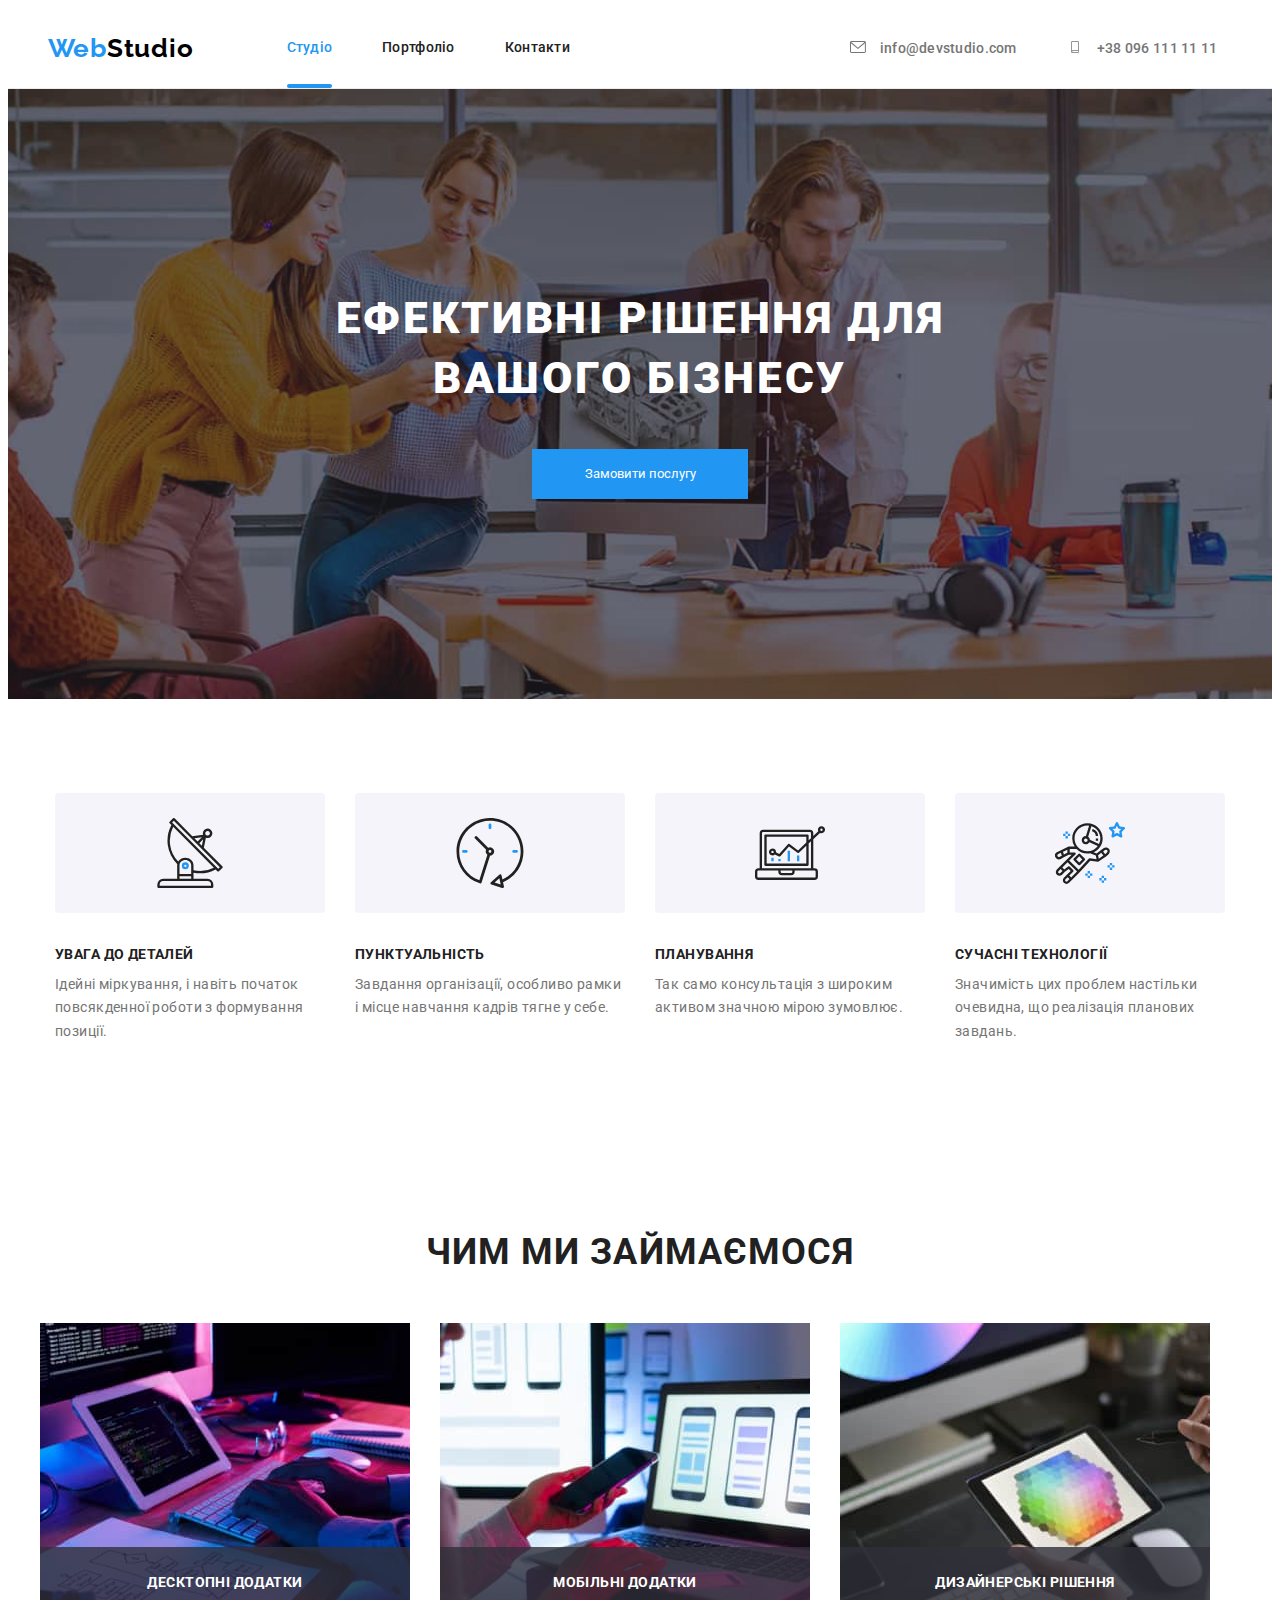
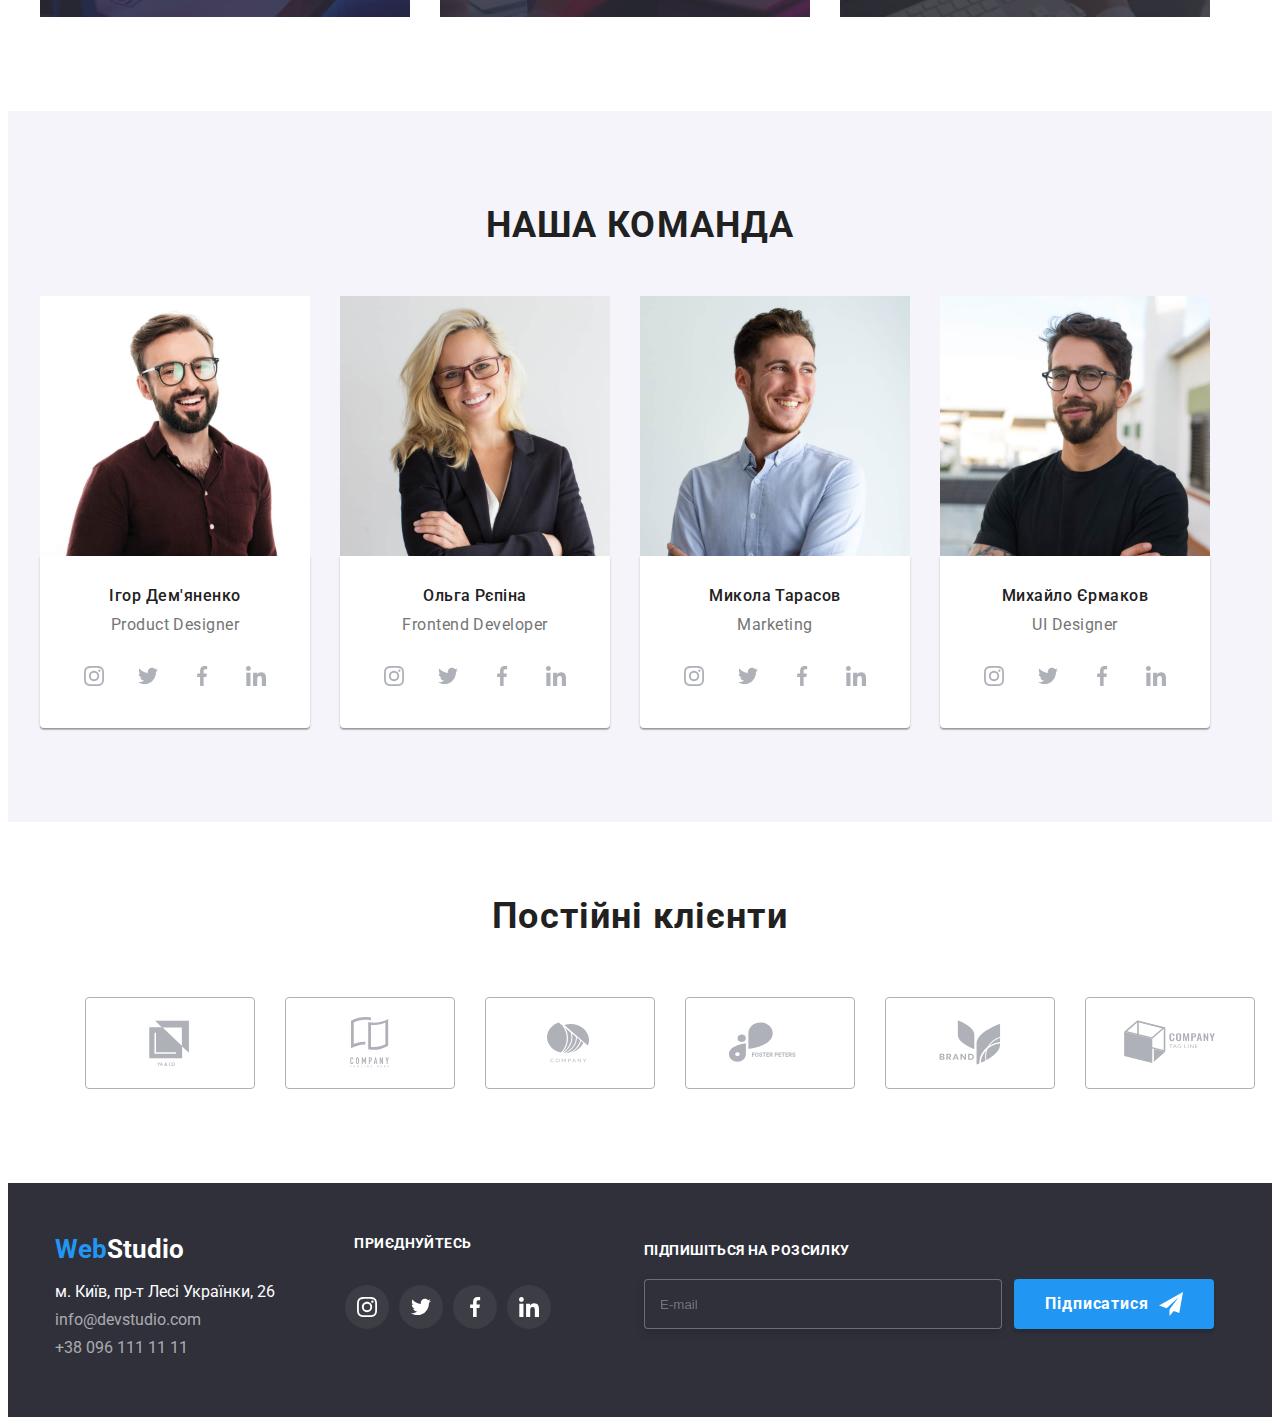
==== index.html @ b53e61b6 "Add files via upload" ====
<!DOCTYPE html>
<html lang="uk">
<head>
        <meta charset="UTF-8">
        <meta http-equiv="X-UA-Compatible" content="IE=edge">
        <meta name="viewport" content="width=device-width, initial-scale=1.0">
        <title>Frontend_Css_Html_java</title>
        <link rel="preconnect" href="https://fonts.googleapis.com">
        <link rel="preconnect" href="https://fonts.gstatic.com" crossorigin>
        <link href="https://fonts.googleapis.com/css2?family=Raleway:wght@700&family=Roboto:wght@400;500;700;900&display=swap"
            rel="stylesheet">
        <link rel="stylesheet" href="https://cdnjs.cloudflare.com/ajax/libs/modern-normalize/1.1.0/modern-normalize.min.css"
            integrity="sha512-wpPYUAdjBVSE4KJnH1VR1HeZfpl1ub8YT/NKx4PuQ5NmX2tKuGu6U/JRp5y+Y8XG2tV+wKQpNHVUX03MfMFn9Q=="
            crossorigin="anonymous" referrerpolicy="no-referrer" />            
            <link rel="stylesheet" href="./css/style.css">    
</head>
<body>
    <header class="header">
        <div class="header__list  container">
            <nav class="header__nav">
                <a class="logo" href="./index.html"><span class="logo__span">Web</span>Studio</a>
                <ul class="header__nav list">
                    <li class="item">
                        <a href="./index.html" class="link current">Студіо</a>
                    </li>
                    <li class="item">
                        <a href="./portfolio.html" class="link">Портфоліо</a></li>
                    <li class="item">
                        <a href="./test.html" class="link">Контакти</a></li>
                </ul>
            </nav>        
                <ul class="cont__nav list">
                    <li class="item">
                        <svg class="icon__header" width="16px" height="12px">
                            <use href="./images/icons.svg#envelope-hover"></use></svg>
                        <a href="mailto:info@devstudio.com"  class="link">info@devstudio.com</a>
                    <!-- <div class="registr"></div> -->
                    </li>

                <li class="item">
                    <svg class="icon__header" width="10px" height="16px">
                        <use href="./images/icons.svg#smartphone"></use>
                    </svg>
                    <a href="tel:+380961111111" class="link" data-mo>+38 096 111 11 11</a></li>
            </ul>
        </div>
    </header>
<main>   
    <!-- Hero -->    
    <section class="hero">
       <h1 class="visually__hidden">Проекти</h1>
       <h1 class="hero__title"> Ефективні рішення для вашого бізнесу</h1>
       <button class="hero-button" type="button" data-modal-open> Замовити послугу </button> 
    </section>    

    <section class="container perevagu">
        <h2 class="visually__hidden">Переваги</h2>
    <ul class="benefits list">
        <li> 
            <svg class="icon__benefits" width="70px" height="70px">
                <use href="./images/icons.svg#antenna"></use>
            </svg>
            <h3 class="title">УВАГА ДО ДЕТАЛЕЙ</h3>
            <p class="text">Ідейні міркування, і навіть початок повсякденної роботи з формування позиції.</p>
        </li>
        <li>
            <svg class="icon__benefits" width="70px" height="70px">
                <use href="./images/icons.svg#clock"></use>
            </svg>
            <h3 class="title">ПУНКТУАЛЬНІСТЬ</h3>
            <p class="text">Завдання організації, особливо рамки і місце навчання кадрів тягне у себе.</p>
        </li>
        <li>
            <svg class="icon__benefits" width="70px" height="70px">
                <use href="./images/icons.svg#diagram"></use>
            </svg>
            <h3 class="title">ПЛАНУВАННЯ</h3>
            <p class="text">Так само консультація з широким активом значною мірою зумовлює.</p>
        </li>
        <li>
            <svg class="icon__benefits" width="70px" height="70px">
                <use href="./images/icons.svg#astronaut"></use>
            </svg>
            <h3 class="title">СУЧАСНІ ТЕХНОЛОГІЇ</h3>
            <p class="text">Значимість цих проблем настільки очевидна, що реалізація планових завдань.</p>
        </li>
    </ul>
    </section>

    <section class="home__container" >
        <h2 class="home__title">Чим ми займаємося</h2>
        <ul class="home__working list">
            <li class="item"> 
                <p class="label">Десктопні додатки</p>
                <img src="./images/box1.jpg" alt="Людина працює за комп'ютером" width="370" height="294">              
            </li>
            <li class="item"> 
                <p class="label">Мобільні додатки</p>
                <img src="./images/box2.jpg" alt=" Людина робить  макет телефону" width="370" height="294"> </li>
            <li class="item">
                <p class="label">Дизайнерські рішення</p>
                <img src="./images/box3.jpg" alt=" Вибираю палітру на планшеті" width="370" height="294"></li>          
        </ul>    
    </section>
                    <!-- Команда сети -->
    <section class="team__containe" >
        <h2 class="home__title">Наша команда</h2>       
            <ul class="team list">
            <li>
                <img src="./images/img7.jpg" alt="Ігор Дем'яненко" width="270" height="260">
             <div class="team__name">             
                    <h3 class="name">Ігор Дем'яненко</h3>
                    <p class="team__text" lang="en">Product Designer</p>
                    <ul class="seti list">
                        <li>
                            <a class="seti__name" href="">
                                <svg width="20px" height="20px">
                                    <use href="./images/icons.svg#instagram"></use>
                                </svg>
                            </a>
                        </li>

                        <li>
                            <a class="seti__name" href="">
                                <svg width="20px" height="20px">
                                    <use href="./images/icons.svg#twitter"></use>
                                </svg>
                            </a>
                        </li>

                        <li>
                            <a class="seti__name" href="">
                                <svg width="20px" height="20px">
                                    <use href="./images/icons.svg#facebook"></use>
                                </svg>
                            </a>
                        </li>

                        <li>
                            <a class="seti__name" href="">
                                <svg width="20px" height="20px">
                                    <use href="./images/icons.svg#linkedin"></use>
                                </svg>
                            </a>
                        </li>
                    </ul>
            </div>
                       
            </li>

            <li>
                <img src="./images/img8.jpg" alt="Ольга Рєпіна" width="270" height="260">
            <div class="team__name">
                    <h3 class="name">Ольга Рєпіна</h3>
                    <p class="team__text" lang="en">Frontend Developer</p>
                    <ul class="seti list">
                        <li><a class="seti__name" href="">
                                <svg width="20px" height="20px">
                                    <use href="./images/icons.svg#instagram"></use>
                                </svg>
                            </a></li>
                        <li><a class="seti__name" href="">
                                <svg width="20px" height="20px">
                                    <use href="./images/icons.svg#twitter"></use>
                                </svg>
                            </a></li>
                        <li><a class="seti__name" href="">
                                <svg width="20px" height="20px">
                                    <use href="./images/icons.svg#facebook"></use>
                                </svg>
                            </a></li>
                        <li><a class="seti__name" href=""><svg width="20px" height="20px">
                                    <use href="./images/icons.svg#linkedin"></use>
                                </svg></a></li>
                    </ul>
                </div>
            </li>
                                     
            <li>
                <img src="./images/img9.jpg" alt="Микола Тарасов" width="270" height="260">
            <div class="team__name">
                <h3 class="name">Микола Тарасов</h3>
                <p class="team__text" lang="en">Marketing</p>
                <ul class="seti list">
                    <li><a class="seti__name" href="">
                            <svg width="20px" height="20px">
                                <use href="./images/icons.svg#instagram"></use>
                            </svg>
                        </a></li>
                    <li><a class="seti__name" href="">
                            <svg width="20px" height="20px">
                                <use href="./images/icons.svg#twitter"></use>
                            </svg>
                        </a></li>
                    <li><a class="seti__name" href="">
                            <svg width="20px" height="20px">
                                <use href="./images/icons.svg#facebook"></use>
                            </svg>
                        </a></li>
                    <li><a class="seti__name" href=""><svg width="20px" height="20px">
                                <use href="./images/icons.svg#linkedin"></use>
                            </svg></a></li>
                </ul>
                </div>
            </li>           
                        
            <li>
                <img src="./images/img10.jpg" alt="Михайло Єрмаков" width="270" height="260">
            <div class="team__name">
                <h3 class="name">Михайло Єрмаков</h3>
                <p class="team__text" lang="en">UI Designer</p>
                <ul class="seti list">
                    <li>
                        <a class="seti__name" href="">
                            <svg  width="20px" height="20px">
                                <use href="./images/icons.svg#instagram"></use>
                            </svg>
                        </a>
                    </li>
                    <li>
                        <a class="seti__name" href="">
                            <svg  width="20px" height="20px">
                                <use href="./images/icons.svg#twitter"></use>
                            </svg>
                        </a>
                    </li>
                    <li>
                        <a class="seti__name" href="">
                            <svg  width="20px" height="20px">
                                <use href="./images/icons.svg#facebook"></use>
                            </svg>
                        </a>
                    </li>
                    <li>
                        <a class="seti__name" href=""><svg  width="20px" height="20px">
                                <use href="./images/icons.svg#linkedin"></use>
                            </svg>
                        </a>
                    </li>
                </ul>
            </div>
            </li>                       
        </ul>    
    </section>
    
                      <!--Client  -->
                
    <section class="container">
        <h2 class="client">Постійні клієнти</h2>
        <ul class="client__logo list">
            <li>
                <svg class="client__icons"  width="41px" height="47px">
                    <use href="./images/icons.svg#group"></use>
                </svg>
            </li>
            <li>
                <svg class="client__icons" width="106px" height="60px">
                    <use href="./images/icons.svg#group-a"></use>
                </svg>
            </li>
            <li>
                <svg class="client__icons" width="106px" height="60px">
                    <use href="./images/icons.svg#group-b"></use>
                </svg>
            </li>
            <li>
               <svg class="client__icons" width="106px" height="60px">
                    <use href="./images/icons.svg#group-c"></use>
                </svg>
            </li>
            <li>
                <svg class="client__icons" width="106px" height="60px">
                    <use href="./images/icons.svg#group-d"></use>
                </svg>
            </li>
            <li>
                <svg class="client__icons" width="106px" height="60px">
                    <use href="./images/icons.svg#group-f"></use>
                </svg>
            </li>
        </ul>
    </section>
</main>
<footer >
    <div class="foot container">
        <div class="">
            <a class="logo__foot" href="./index.html"><span class="logo__span">Web</span>Studio</a>
            <p class="address">м. Київ, пр-т Лесі Українки, 26 </p>
            <address class="main__address">                
                <ul class="main__kontakt list">
                    <li class="mail"><a class="contact" href="mailto:info@devstudio.com">info@devstudio.com</a></li>
                    <li class="mail"> <a class="contact" href="tel:+380961111111">+38 096 111 11 11</a></li>
                </ul>
            </address>
        </div>
        
        <div class="link__footer">
            <p >приєднуйтесь</p>            
            <ul class="seti list">
                <li>
                    <a  class="link-seti" href="https://www.instagram.com/">
                        <svg width="20px" height="20px">
                            <use href="./images/icons.svg#instagram"></use>
                        </svg>
                    </a>
                </li>
                <li>
                    <a  class="link-seti" href="https://twitter.com/">
                        <svg  width="20px" height="20px">
                            <use href="./images/icons.svg#twitter"></use>
                        </svg>
                    </a>
                </li>
                <li>
                    <a  class="link-seti" href="https://www.facebook.com/">
                        <svg  width="20px" height="20px">
                            <use href="./images/icons.svg#facebook"></use>
                        </svg>
                    </a>
                </li>
                <li>
                    <a  class="link-seti"  href="https://www.linkedin.com/">
                    <svg width="20px" height="20px">
                            <use href="./images/icons.svg#linkedin"></use>
                        </svg>
                    </a>
                </li>
            </ul>
        </div>
        <div class="mail__input">
                <h3 class="join__us">Підпишіться на розсилку</h3>
                <div class="subscribe">
                        <label for="mail"></label>
                    <input id="mail" type="email" name="mail"  placeholder="E-mail">
                    <button class="submit__footer" type="submit">Підписатися
                        <svg class="icon__send" width="24" height="24">
                            <use href="./images/icons.svg#icon-send"></use>
                        </svg>
                    </button>
                </div>            
        </div>
        
    
    </div>
    
    
</footer>

            <!-- Modal -->
<div class="backdrop is-hidden" data-modal>
    <div class="modal">
        <button type="button" class="modal__close" data-modal-close>
            <svg width="18px" height="18px">
                <use href="./images/icons.svg#close-modsal"></use>
            </svg>
        </button>
<form class="form__modal">
    <h2 class="form__title">Залиште свої дані, ми вам передзвонимо</h2>

    <div class="form__position">
        <label for="name">Ім'я</label>
        <div class="icon__position">
            <input  type="text"   name="name" id="name" autofocus>
            <svg class="icon__person" width="18" height="18">
                <use href="./images/icons.svg#person-black"></use>
            </svg>
        </div>
    </div>

    <div class="form__position">
        <label class="" for="tel">Телефон</label>
        <div class="icon__position">
            <input type="tel" name="tel" id="tel" minlength="2" maxlength="20" pattern="1-0">
            <svg class="icon__person" width="18" height="18">
                <use href="./images/icons.svg#phone-black"></use>
            </svg>
        </div>
    </div>


    <div class="form__position">
        <label for="mail">Пошта</label>
        <div class="icon__position">
            <input  type="email" name="mail" id="email">
            <svg class="icon__person" width="18" height="18">
                <use href="./images/icons.svg#email-black"></use>
            </svg>
        </div>
    </div>

    <div class="form__fieled textarea">
        <label for="textarea">Коментар</label>
        <!-- <p class="name-textarea">Коментар</p> -->
        <textarea name="textarea" class="textarea" id="textarea" cols="30" rows="10" placeholder="Введіть текст"></textarea>
    </div>

    <div class="form__fieled checkbox">
        <input type="checkbox" name="consent" value="" id="consent">
        <label for="consent">Погоджуюся з розсилкою та приймаю <a class="link-checkbox" href="">Умови договору</a>
        </label>
    </div>
    <button class="submit__modal" type="submit">Відправити</button>
</form>
    </div>
</div>
<script src="./js/modal.js"></script>
</body>
</html>
---- css/style.css ----
/*  Collors вторичний #212121 */
/*  Collors основний #757575 */
/*  Акцент #2196F3; */
/* Button-active */
/* --bacground-team F5F4FA */

:root{
--primary-text-color: #757575;
--title-text-color: #212121;
--accent-color: #2196F3;
--color-logotip: #000000;
--background: #FFFFFF;
--footer-color: #2F303A;
--background-color: #F5F4FA;
--color-address:rgba(255, 255, 255, 0.6);
--button-active:#188CE8;
--badground-team: #F5F4FA;
--border: #EEEEEE;
--color-icon: #F6F5FB;
--color-seti:#AFB1B8;
--color-backdrop: rgba(0, 0, 0, 0.2);
--color-modal: 0px 1px 3px rgba(0, 0, 0, 0.12), 0px 1px 1px rgba(0, 0, 0, 0.14), 0px 2px 1px rgba(0, 0, 0, 0.2);
--color-border-input: rgba(255, 255, 255, 0.3);
} 
/* Свойства для корректного отображения картинок */
img {
    display: block;
    max-width: 100%;
    height: auto;
}

html{
    box-sizing: border-box; /* pading+border+content Точні розміри */
}
*,
*::before,
*::after{
    box-sizing: inherit;
}

body
{
   background-color: #FFFFFF;
   color: var(--primary-text-color);
   font-family: Roboto, sans-serif;   
}

/* Стили для обнуления верхних отступов у элементов */
h1,
h2,
h3,
h4,
h5,
h6,
p {
    margin-top: 0;
}

/* Класс для обнуления базовых свойств у списков (ul) */
.list{
    list-style: none;
    padding: 0px;
    margin: 0px;
}   

    /*  text-decoration: none; */
.logo, .link, .works,
.logo__foot, .contact
{
    text-decoration: none;
}

                 /*  Header  */

.header.container{
      margin-left: auto;
        margin-right: auto;
        padding-left: 15px;
        padding-right: 15px;
        width: 1200px;
}          

.header {
    align-items: center;
    justify-content: space-between;
    margin-top: 0px;
    margin-bottom: 0px;
    padding-right: 15px;
    border-bottom: 1px solid #ECECEC;
}
.header__list {
    display: flex;
    margin-top: 0px;
    margin-bottom: 0px;
    margin-left: auto;
    align-items: normal;
    justify-items: flex-end;
}

/* .item-nav{
    padding: 32px;
} */
.container{ 
    margin-left: auto;
    margin-right: auto;
    text-decoration: none;
    padding-left: 15px;
    padding-right: 15px;
    width: 1200px;

}

.header__nav{
    display: flex;
    align-items: center;
    color: var(--accent-color);
    margin-bottom: 0px;
    margin-top: 0px;
    padding-top: 0px;
    padding-bottom: 0px;
    
}

.logo{
    color: var(--color-logotip);
    font-weight: 700;
    font-size: 26px;
    font-family: Raleway, sans-serif;
    line-height: 1.19;
    text-decoration: none;
    text-align: center;
    letter-spacing: 0.03em;
    margin-right: 93px;
}

.logo__span{
    color: var(--accent-color);
        
}
     /* Icon heder */

.icon__header{
    fill: var(--primary-text-color);  
    margin-right: 10px;  
    display: inline-flex;    
    content: "";
    width: 16px;
    height: 12px;
    padding: 0px;
    background-position: cover;
    transition: fill 250ms cubic-bezier(0.4, 0, 0.2, 1), color 250ms cubic-bezier(0.4, 0, 0.2, 1);
}


    /* Site Nav */

.header__nav{
    display: flex;
    align-items: center;
    transition: transform 250ms cubic-bezier(0.4, 0.0, 0.2, 1.0);
}
.header__nav-list {
    display: block;
}
.header__nav .item:not(:last-child){
    margin-right: 50px;
}

.header__nav .link:hover, 
.header__nav .link:focus,
.icon-header:focus,
.icon-header:hover{
    color: var(--accent-color);    
}

.header__nav .link {
    display: block;
    color: var(--title-text-color);
    padding-top: 32px;
    padding-bottom: 32px;
}

.cont__nav{
    display: flex;
    margin-left: auto;
    align-items: center;
}
.cont__nav .item:not(:last-child) {
    margin-right: 50px;
}

.cont__nav .link{
    color: var(--primary-text-color);
    font-weight: 500;
    font-size: 14px;
    line-height: 1.14;
    letter-spacing: 0.02em;   
    
}

.cont__nav .link:hover,
.cont__nav .link:focus{
    color: var(--accent-color);
}

.link{
    font-weight: 500;
    font-size: 14px;
    line-height: 1.14;
    letter-spacing: 0.02em;   
}

.link.current{
    position: relative;
    color: var(--accent-color);    
}

.link.current::after {
    display: inline-block;
    content: "";
    position: absolute;
    display: flex;
    bottom: 0; 
    left: 0;

    width: 100%;
    height: 4px;      

    background-color: var(--accent-color);
    border-radius: 2px;
}


                        /* Hero */
/*  */
.hero{
    background-color:var(--footer-color) ;         
    background-repeat: no-repeat; /*не повторює зображення*/ 
    background-position: center; /* центрірує зображення, є ще top right.... */
    /* background-size: 100% 100% або cover - зберігає пропорції ; розтягує картинку  */
    background-size: cover;
    /* background-attachment: fixed; єфект паралакc картинка остаеться на месте при скролинге */
    /* background-attachment: scroll; картинка скролиться з контентом він йде за замовчуванням  */
    background-image: linear-gradient(
        to right,
        rgba(47, 48, 58, 0.4),
        rgba(47, 48, 58, 0.4)),
        url('../images/iImg-overlay.jpg'); /*  загрузка зображення фоном */
    text-align: center;
    margin-top: 0px;
    margin-bottom: 0px; 
    padding-top: 200px;
    padding-bottom: 200px;    
}

.hero__title{
    color:var(--background);   
    font-weight: 900;
    font-size: 44px;
    line-height: 1.36;   
    letter-spacing: 0.06em;
    
    
    text-transform: uppercase;   
    margin-top: 0px; 
    margin-bottom: 0px;
    max-width: 696px;
    margin-left: auto;
    margin-right: auto;
}

            /* Переваги */
.perevagu{
    padding-top: 94px;
    padding-bottom: 94px;
}
.title{
    color: var(--title-text-color);    
    font-weight: 700;
    font-size: 14px;
    line-height: 1.14;
    letter-spacing: 0.03em;
    text-transform: uppercase;

    margin-top: 0px;
    margin-bottom: 0px;

}

.hero-button {
    background-color:var(--accent-color) ;
    color:var(--background); 
    font-family: inherit;
    margin-top: 40px;    
   
    min-width: 216px;   
    height: 50px;
    padding: 10px 32px;
    text-align: center;
    border: 1px solid transparent;
}

.hero-button:focus,
.hero-button:hover{
    background-color: var(--button-active) ;
    color: var(--background);
    font-family: inherit;
    filter: drop-shadow(0px 4px 4px rgba(0, 0, 0, 0.25));    
}

.visually__hidden {
    position: absolute;
    white-space: nowrap;
    width: 1px;
    height: 1px;
    overflow: hidden;
    border: 0;
    padding: 0;
    clip: rect(0 0 0 0);
    clip-path: inset(50%);
    margin: -1px;
}

.benefits{
    display: flex;   
    gap: 30px;  
}

.icon__benefits{
    background-color: var(--background-color); 
    width: 270px;
    height: 120px;  
    margin-bottom: 30px;
    padding: 25px 100px;
    border-radius: 4px;
}
.icon__benefits:focus,
.icon__benefits:hover{
    filter: drop-shadow(0px 4px 4px rgba(0, 0, 0, 0.25));
    background-color: var(--color-icon);
    border-radius: 4px;  
    cursor: pointer;  
}

.link-seti{
    display: flex;
    background-position: center;
    content: "";
    
    width: 40px;
    height: 40px;
      
    border-radius: 50%;      
    padding: 12px 12px;   
    fill: var(--color-seti);
}

.seti{
    display: flex;
    justify-content: center;
    gap: 10px;
}

.link-seti:focus,
.link-seti:hover{
    background-color: var(--accent-color);
    fill:  var(--background);
}

    /* Button */
.button{
    background-color: var(--background-color);
    color: var(--title-text-color);
    font-family: inherit;
    border: 1px solid transparent;
    font-weight: 500;
    font-size: 16px;
    line-height: 1.6;
    text-align: center;
    letter-spacing: 0.03em;
    cursor: pointer;
    display: inline-block;
    padding-top: 0px;
    padding-bottom: 0px;
}  

.button:hover,
.button:focus{
    background-color: var(--accent-color);
    color: var(--background);
    border: 1px solid transparent;
    border-radius: 4px;
}  

    /* Text P */
.text{
    color: var(--primary-text-color);
    font-weight: 400;
    font-size: 14px;
    line-height: 1.7;   
    letter-spacing: 0.03em;

    margin-top: 0px;
    margin-bottom: 0;

    padding-top: 10px;
    padding-bottom: 0px;
}

.home__container{       
        width: 1200px;
        margin-left: auto;
        margin-right: auto;
        margin-top: 0px;
        margin-bottom: 94px;
        
}

.home__working{
    display: flex;
    gap: 30px;
    
    padding-top: 50px;
    padding-bottom: 0px;           
}

.label{
    position: absolute;
    width: 370px;
    height: 70px;
    padding: 27px;        
    margin-top: 224px;        
    background: rgba(47, 48, 58, 0.8);
    text-align: center;
        
    font-size: 14px;
    font-weight: 700;
    line-height: 16px;        
    letter-spacing: 0.03em;
    text-transform: uppercase; 
    color: var(--background);
}



            /* Наша команда */

.home__title{
    color: var(--title-text-color);
    width: 1200px;
    margin-top: 0px;
    margin-bottom: 0px;
    margin-left: auto;
    margin-right: auto;

    padding-top: 94px;
    padding-bottom: 0px;
    

    font-weight: 700;
    font-size: 36px;
    line-height: 1.14;
    letter-spacing: 0.03em;
    text-transform: uppercase; 
    text-align: center;
}

.team{   
    margin-top: 0px;
    margin-left: auto;
    margin-right: auto;
    width: 1200px;   
    display: flex;
    gap: 30px;

    padding-top: 50px;
    padding-bottom: 94px;
}
/* .team .item:not(:last-child) {
    margin-right: 50px;
} */

.team__containe{
    background-color: var(--badground-team);
}

.name{
    color: var(--title-text-color);
    font-weight: 500;
    font-size: 16px;
    line-height: 1.2;
    letter-spacing: 0.03em;
    text-align: center;

    margin-top: 0px;
    margin-bottom: 0px;     
}

.team__text{
    color: var(--primary-text-color);
    font-weight: 400;
    font-size: 16px;
    line-height: 1.2; 
    letter-spacing: 0.03em;
    text-align: center;

    margin-top: 0px;
    margin-bottom: 0px;
    padding-top: 10px;
}

.team__name{   
    padding-top: 30px;
    padding-bottom: 30px;
    box-shadow: 0px 1px 3px rgba(0, 0, 0, 0.12), 0px 1px 1px rgba(0, 0, 0, 0.14), 0px 2px 1px rgba(0, 0, 0, 0.2);
    border-radius: 0px 0px 4px 4px;
    background-color: var(--background);
}

    /* Footer */
.logo__foot{
    color: var(--background);
    font-weight: 700;
    font-size: 26px;
    line-height: 1.2px;
}

.container.foot{
   padding-top: 60px;   
}

footer{
    background-color: var(--footer-color);
    
}

.address{
    color: var(--background);
    margin-top: 20px;
}
.main__address{  
    display: flex; 
    flex-wrap: nowrap;
    flex-direction: column-reverse;
    margin-top: 0px;
    margin-bottom: 0px;
    margin: 0px;
    padding: 0;  
}

.main__kontakt>a{
    padding: 0;
    
}
.contact{
    color: var(--color-address);       
}

address{
    font-style: normal;
}

.mail{
    padding-top: 9px;
}
p{
    margin-top: 0px;
    margin-bottom: 0px;
}
.link__footer{
    display: flex;   
    flex-direction: column;
    margin-left: 70px;
    
}
.link__footer p {
    text-transform: uppercase;
    text-align: center;
    color: var(--background);
    margin-bottom: 20px;
    margin-right: 70px;
    font-weight: 700;
    font-size: 14px;
    line-height: 1.14px;
    letter-spacing: 0.03em;
}
.container.foot{
    padding-top: 60px;
    padding-bottom: 60px;
    /* padding-left: 215px; */

}

.foot{
    display: flex;
       
 } 
.seti .link-seti {
    margin: 0px;
}

.seti {
    display: flex;   
    justify-content: center;
    gap: 10px;
    padding-left: 0;
    padding-right: 0;
    margin-top: 20px;
}


.link-seti {
    display: flex;
    align-items: center;
    justify-content: center;
    width: 44px;
    height: 44px;
    border-radius: 50%;
    fill: var(--background);
    background: rgba(184, 177, 177, 0.1);
}

.link-seti:hover,
.link-seti:focus {
    background-color: var(--accent-color);
}

.seti__name{
    align-items: center;
    justify-content: center;
    width: 44px;
    height: 44px;
    border-radius: 50%;
    fill: var(--color-seti);        
    display: flex;
}

.seti__name:focus,
.seti__name:hover{
    background-color: var(--accent-color);
    fill: var(--background);
}

/* Підписка footer */

.subscribe {
    display: flex;
}

.join__us {
    margin-top: 0;
    margin-bottom: 20px;
    font-weight: 700;
    font-size: 14px;
    line-height: 1.14;
    letter-spacing: 0.03em;
    text-transform: uppercase;
    color: var(--background);
}

.mail__input{   
    margin-left: 93px;
    width: 570px;
    height: 86px;
} 

.mail__input input {
    margin: 0;
    margin-right: 12px;
    padding: 15px;
    width: 358px;
    height: 50px;
    border: 1px solid var(--color-border-input);
    filter: drop-shadow(0px 4px 4px rgba(0, 0, 0, 0.15));
    border-radius: 4px;
    background: var(--footer-color);
    color: var(--background);
}

.icon__send {
    margin-left: 10px;
    fill: var(--background);
}

.submit__footer { 
    cursor: pointer;
    width: 200px;
    height: 50px;
    background: var(--accent);
    box-shadow: 0px 4px 4px rgba(0, 0, 0, 0.15);
    border-radius: 4px;
    border: transparent;
    color: var(--background);
    font-family: inherit;
    font-weight: 700;
    font-size: 16px;
    line-height: 1.88;
    letter-spacing: 0.06em;
    background-color: var(--accent-color);
    display: flex;
    align-items: center;
    justify-content: center;
}


                    /* project */
.project-title{
    color: var(--title-text-color);
    font-weight: 700;
    font-size: 18px;
    line-height: 2;
    letter-spacing: 0.06em;
    margin-top: 20px;
    margin-bottom: 0px;    
}

.project-text{
    color: var(--primary-text-color);
    font-weight: 400;
    font-size: 16px;
    line-height: 1.9;
    letter-spacing: 0.03em;
    margin-top: 4px;
    margin-bottom: 0px;   
}

        /* < !-- Навігація по сайту --> */
.filtres{
    padding-top: 94px;
    padding-bottom: 34px;   
   }

.filtres__project{
    display: flex;    
    padding-top: 0px;
    padding-bottom: 0px;
    justify-content: center
}

.filtres__project .item:not(:last-child){
 margin-right: 8px;
}

.filtres__button{
    text-align: center;
}

.project{
    padding-top: 0px;
    padding-bottom: 94px;
}

.project__portfolio{
    display: flex;
    flex-wrap: wrap;
    gap: 30px;
    
}

.name-project{
    
    background:var(--background);   
    padding: 24px 20px;
    border-bottom: 1px solid var(--border);       
}

.name-project:focus,
.name-project:hover{
        box-shadow: 0px 1px 1px rgba(0, 0, 0, 0.12),
        0px 4px 4px rgba(0, 0, 0, 0.06),
        1px 4px 6px rgba(0, 0, 0, 0.16);
}
.works{
    position: relative;
    overflow: hidden;
    
}


.features-card{
    position: absolute;
    left: 0;
    padding: 63px 24px;
    width: 100%;
    height: 100%;
    transform: translateY(100%);
    /* transition: transform 2000ms;     */
    text-align: left;
    opacity: 1;
    font-weight: 400;
    font-size: 18px;
    line-height: 1.55;
    letter-spacing: 0.03em;
    color: var(--white);     
    transition: 250ms cubic-bezier(0.4, 0, 0.2, 1);
    top: 0;
    
}

.proj:hover .features-card{
    transform: translateY(0);
    background-color:rgba(33, 150, 243, 0.9);
    color: var(--background);
}


.client{
    color: var(--title-text-color);
    font-weight: 700;
    font-size: 36px;
    line-height: 1.16px;
    text-align: center;
    letter-spacing: 0.03em;
    padding-top: 94px;
   
}

.client__logo{
    display: flex;  
    padding-top: 50px;
    padding-bottom: 94px;
    fill:var(--color-seti);
    
    
}
.client__icons{
    display: flex;
    gap: 30px;
    width: 170px;
    height: 92px;
    padding: 16px 32px;
    border: 1px solid #AFB1B8;
    border-radius: 4px;
    margin-left: 30px;
    cursor: pointer;
}
.client__icons:focus,
.client__icons:hover{
    border: 1px solid #2196F3;
    border-radius: 4px;
    fill: var(--accent-color);
    transition: 250ms cubic-bezier(0.4, 0, 0.2, 1);
}




            /* Modal  */
.backdrop{
    position: fixed;
    left: 0px;
    top: 0px;
    width: 100%;
    height: 100%;    
    background: var(--color-backdrop);
    transition: 250ms cubic-bezier(0.4, 0, 0.2, 1);
}

.backdrop.is-hidden{
    opacity: 0;
    pointer-events: none;
}

.modal{
    position: absolute;
    
    width: 100%;
    height: 100%;
    max-width: 528px;
    max-height: 581px;
    left: 50%;
    top: 50%;
    transform: translate(-50%, -50%);
    
    background: var(--background);
    box-shadow: 0px 1px 3px rgba(0, 0, 0, 0.12), 0px 1px 1px rgba(0, 0, 0, 0.14), 0px 2px 1px rgba(0, 0, 0, 0.2);
    border-radius: 4px;
}
.modal__close{
    cursor: pointer;
    position: absolute;
    display: flex;   
    height: 30px;
    top: 8px;
    right: 8px;
    width: 30px;
    border-radius: 50%;
    border: 1px solid rgba(0, 0, 0, 0.1);
    padding: 6px;
    transition: 250ms cubic-bezier(0.4, 0, 0.2, 1);
}
.modal__close:focus,
.modal__close:hover{   
   fill: var(--accent-color);
}

.modal-text{
    font-weight: 700;
    line-height: 23px;
    font-size: 20px;
    letter-spacing: 1.15px;
    text-align: center;
    color: var(--title-text-color);margin-top: 40px;
}



.form__modal {
    padding: 40px;
}

.form__fieled {
    display: flex;
    flex-direction: column;
    margin-bottom: 10px;
}

.form__title {
    margin-bottom: 12px;
    font-weight: 700;
    font-size: 20px;
    line-height: 1.15;
    text-align: center;
    letter-spacing: 0.03em;
    color: var(--color-title);
}

.form__fieled label {
    margin-bottom: 4px;
    font-size: 12px;
    line-height: 1.17;
    letter-spacing: 0.01em;
    color: var(--primary-text-color);
}

.textarea{
    resize: none;
}

.name-textarea {
    margin-bottom: 4px;
    resize: none;
}


.form__fieled.textarea {
    margin-bottom: 20px;
}

.form__fieled textarea {
    width: 448px;
    height: 120px;
    padding: 12px 16px;
}

.submit__modal {
    width: 250px;
    height: 50px;
    padding: 10px 52px;
    font-family: inherit;
    text-align: center;
    margin-left: 82px;
    margin-right: 82px;
    font-weight: 700;
    font-size: 16px;
    line-height: 1.88;  
    letter-spacing: 0.06em;
    color: var(--background);
    background: var(--accent-color);
    box-shadow: 0px 4px 4px rgba(0, 0, 0, 0.15);
    border-radius: 4px;
    border: transparent;
}

.submit__modal:focus,
.submit__modal:hover{
        background:var(--button-active);
        box-shadow: 0px 4px 4px rgba(0, 0, 0, 0.15);
        border-radius: 4px;
}




.form__position {
    /* position: relative; */
    width: 448px;
    height: 58px;
}


.icon__person {
    position: absolute;
    margin-top: 15px;
    top: -2px;
    left: 12px;
}
.icon__person:focus,
.icon__person:hover{
    border: var(--accent-color);
}


.icon__position {
    position: relative;
}

.icon__position input {
    /* position: relative; */
    display: inline-block;
    height: 40px;
    width: 448px;
    padding: 0px;
    padding-left: 40px;
    margin: 0;
    border: 1px solid rgba(33, 33, 33, 0.2);
    border-radius: 4px;
}

.icon__position input:focus,
.icon__position input:hover{
    border-color: var(--accent-color);  
}

.icon__position input:focus + .icon__person,
.icon__position input:hover + .icon__person {
    fill: var(--accent-color);
    border-color: var(--accent-color);
} 

.form__fieled.checkbox {
    display: flex;
    flex-direction: row;
    justify-content: center;
    align-items: center;
    margin-bottom: 30px;
    /* padding-left: 52px;
    padding-right: 51px; */
}
.form__fieled input{
margin: -3px 7px 0px 0px;
fill: var(--accent-color);
}

.link-checkbox {
    font-size: 14px;
    line-height: 1.7;
    letter-spacing: 0.03em;
    color: var(--accent-color);
}

.form__fieled label {
    font-size: 14px;
    line-height: 1.7;
    letter-spacing: 0.03em;
    color: var(--primary-text-color);
}

.form__fieled input {
    width: 16px;
    height: 15px;
}
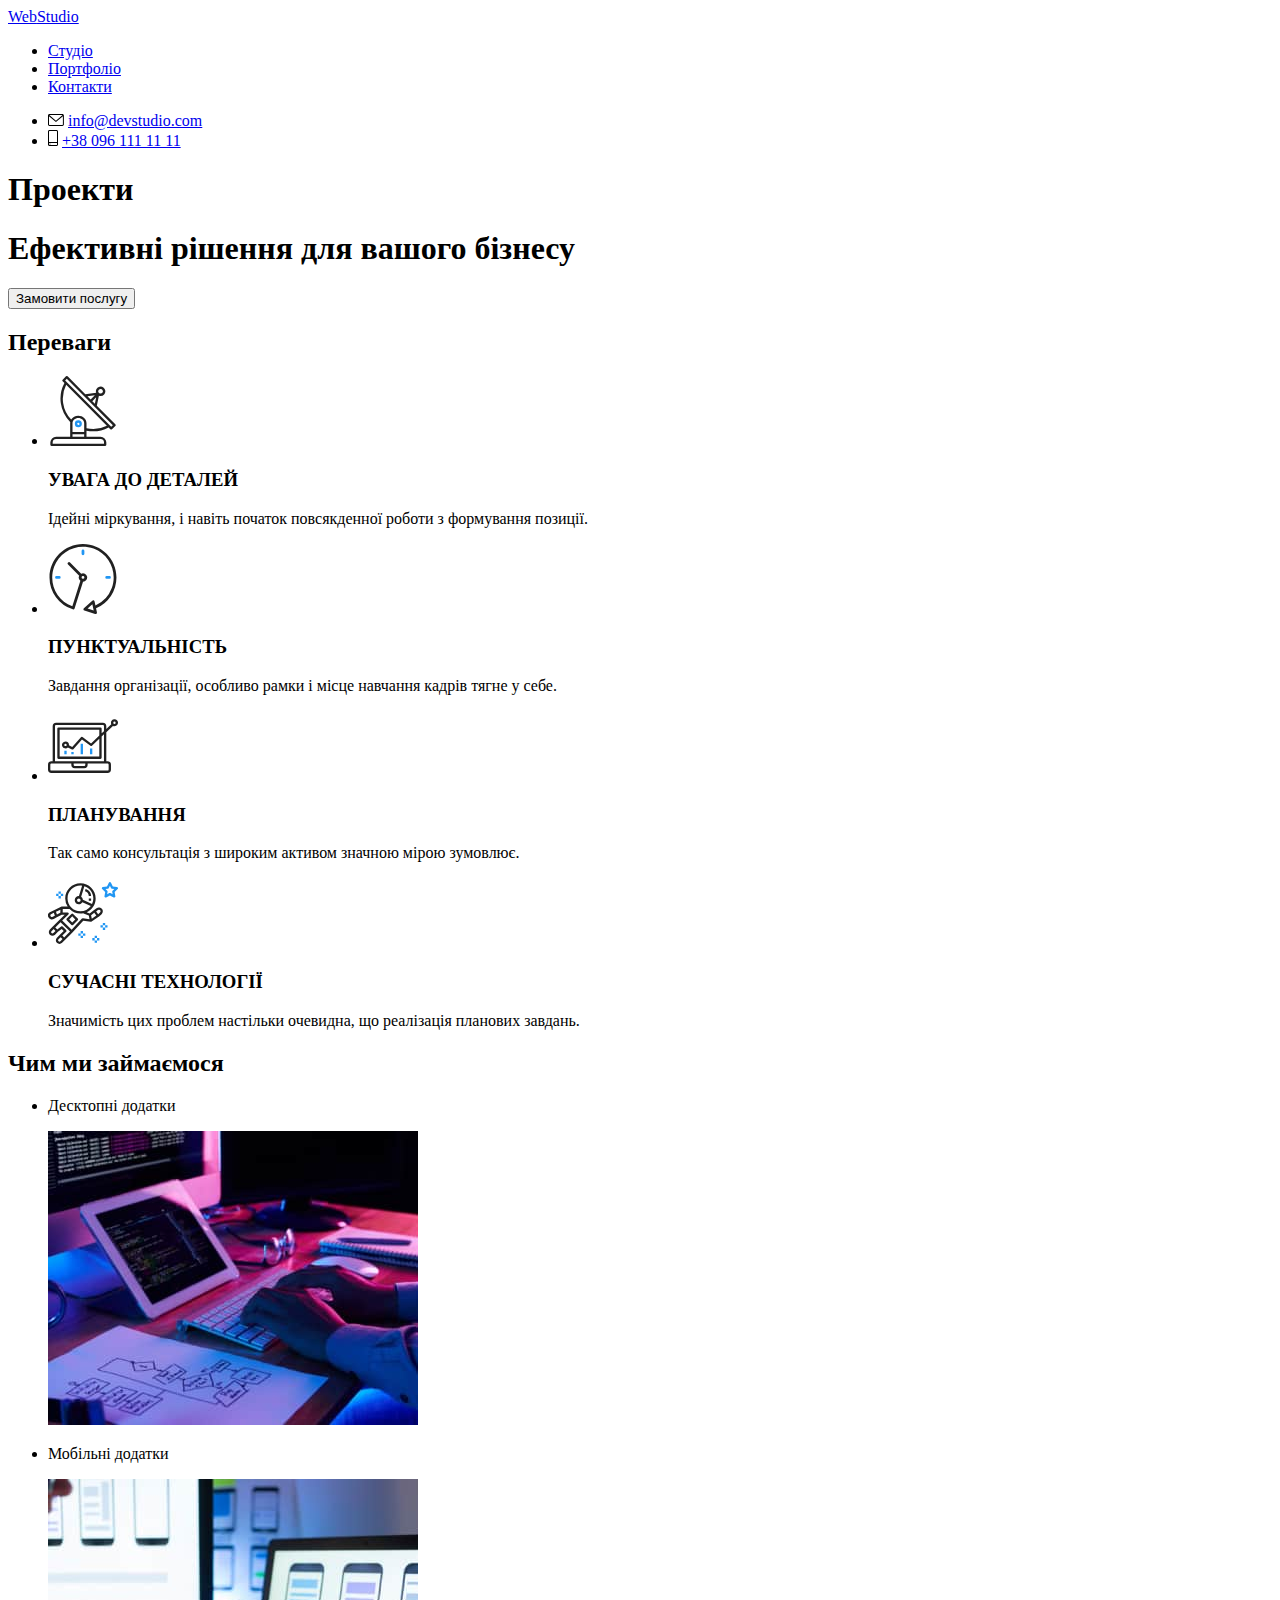
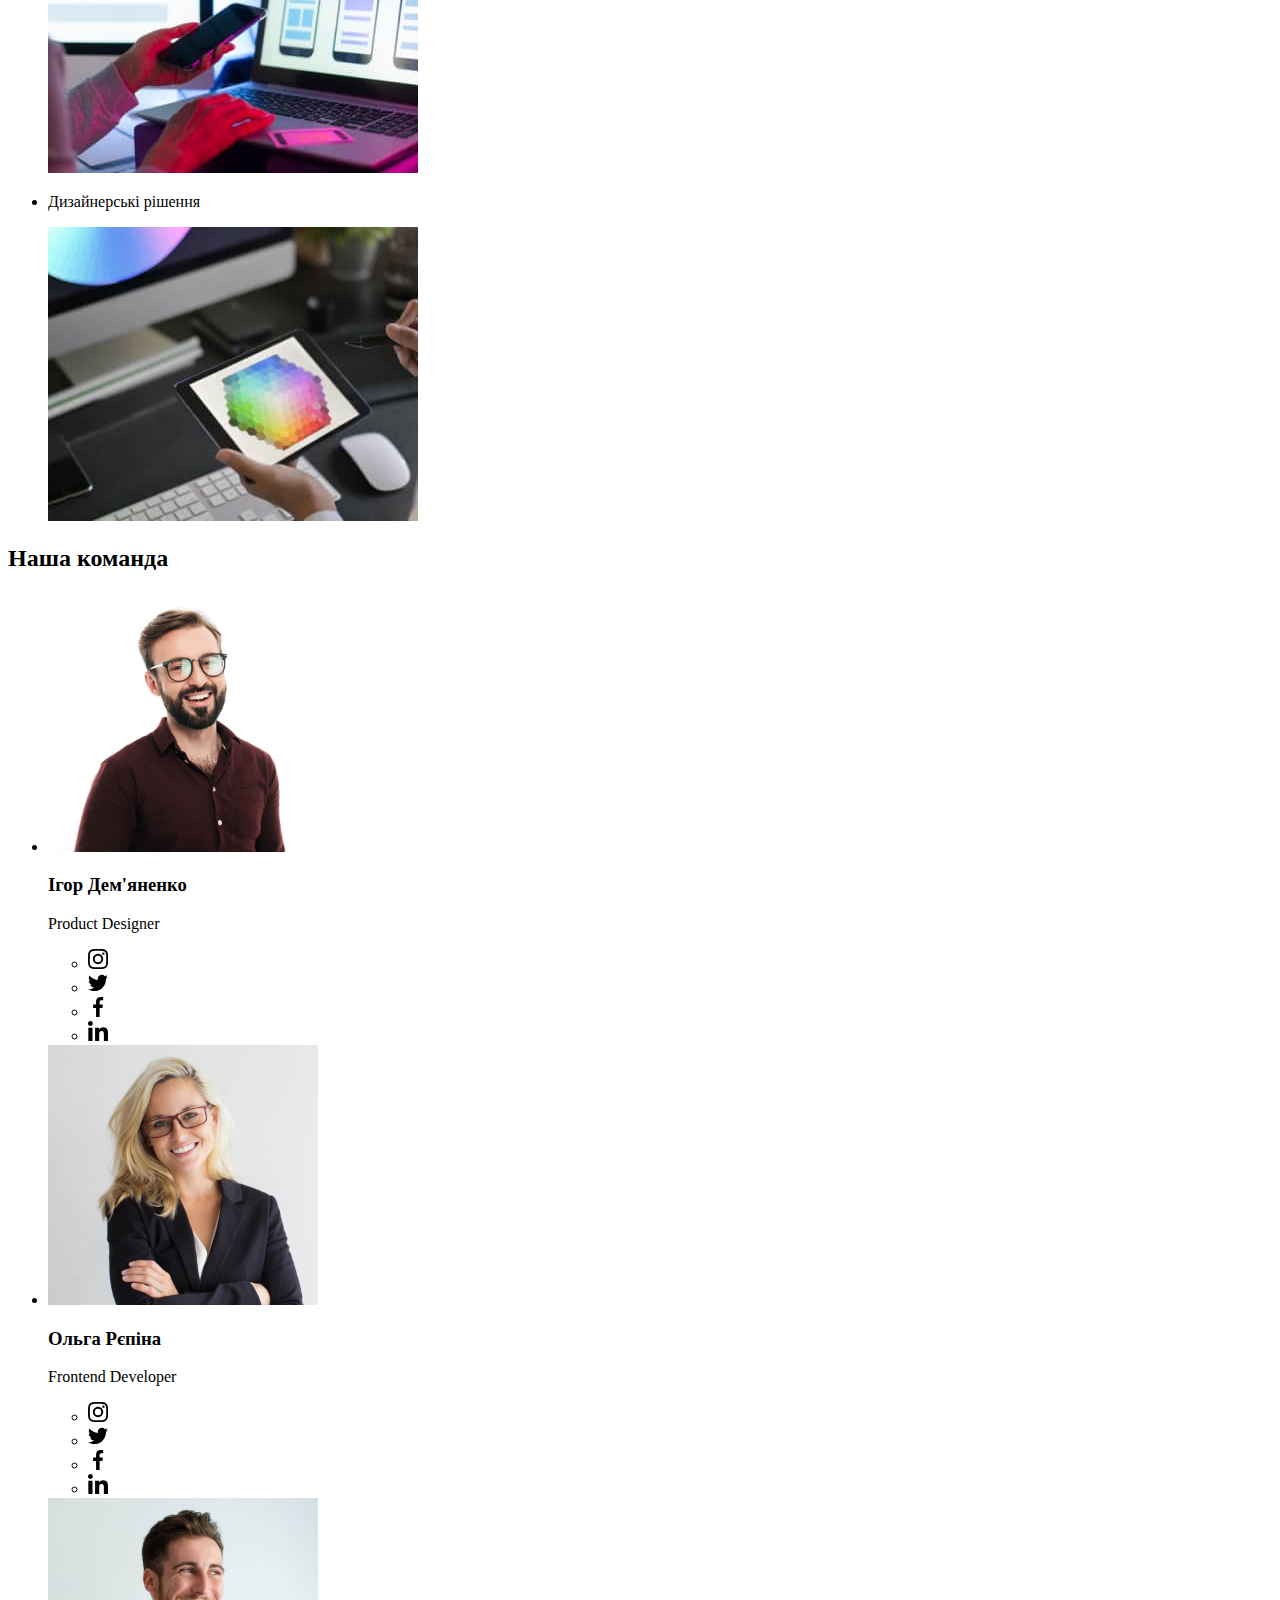
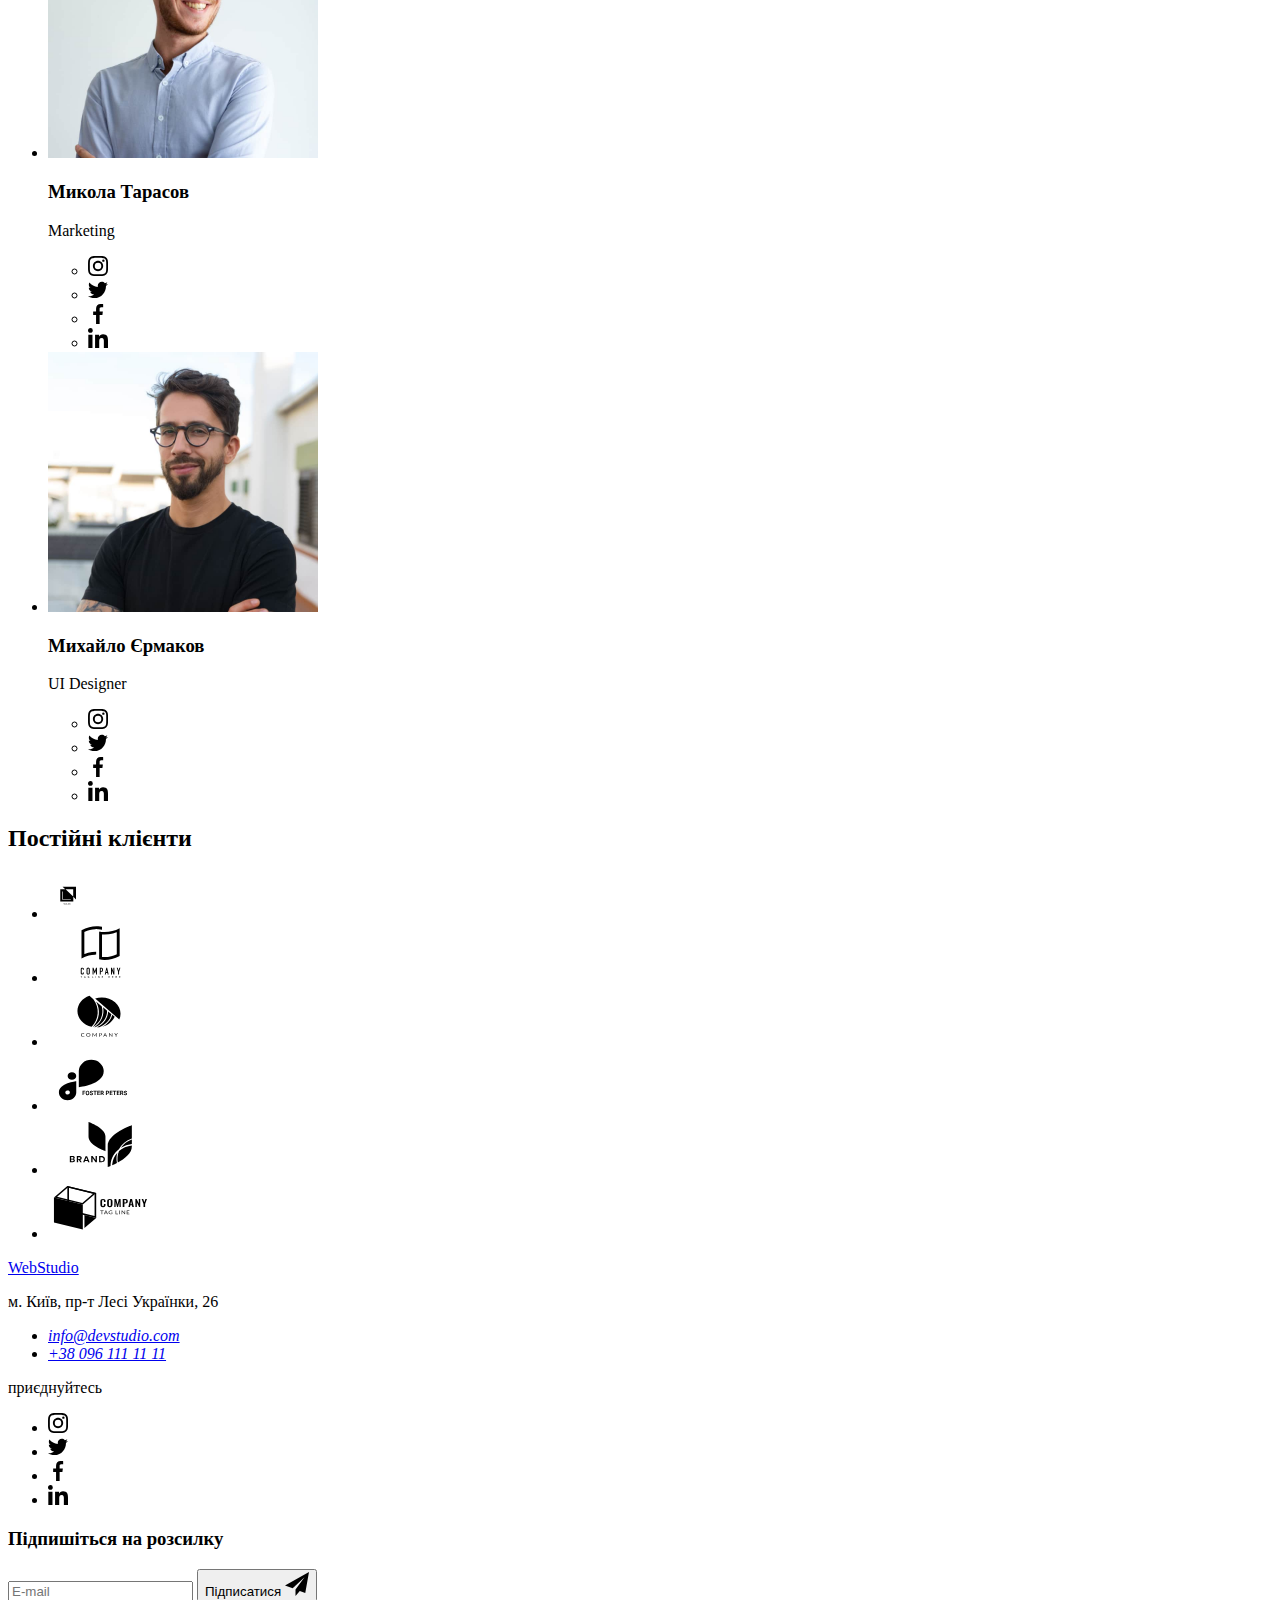
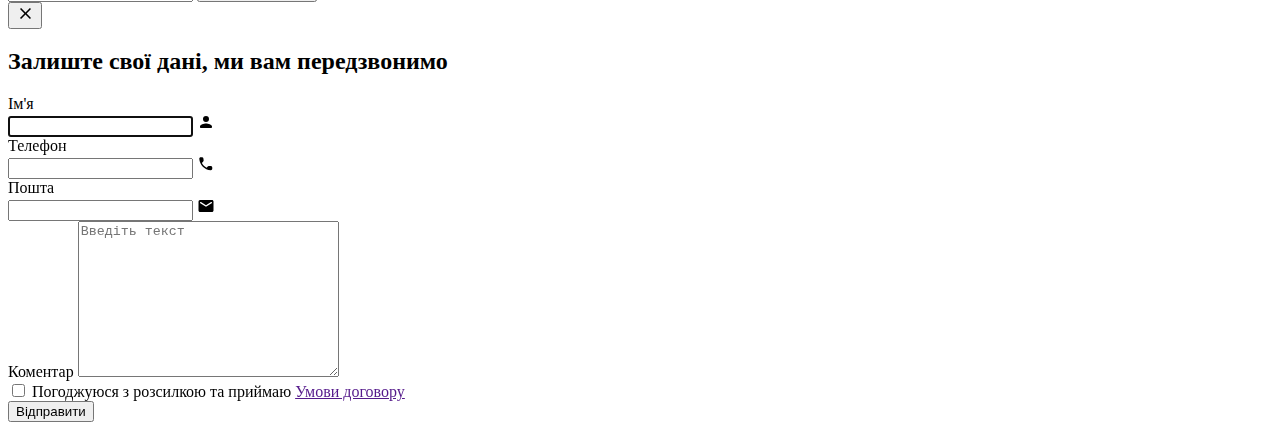
==== commit b3081245: "С деном" ====
--- a/index.html
+++ b/index.html
@@ -11,8 +11,9 @@
             rel="stylesheet">
         <link rel="stylesheet" href="https://cdnjs.cloudflare.com/ajax/libs/modern-normalize/1.1.0/modern-normalize.min.css"
             integrity="sha512-wpPYUAdjBVSE4KJnH1VR1HeZfpl1ub8YT/NKx4PuQ5NmX2tKuGu6U/JRp5y+Y8XG2tV+wKQpNHVUX03MfMFn9Q=="
-            crossorigin="anonymous" referrerpolicy="no-referrer" />            
-            <link rel="stylesheet" href="./css/style.css">    
+            crossorigin="anonymous" referrerpolicy="no-referrer" />  
+            <link rel="stylesheet" href="./css/main.min.css">               
+            <!-- <link rel="stylesheet" href="./css/style.css">     -->
 </head>
 <body>
     <header class="header">
@@ -57,28 +58,28 @@
         <h2 class="visually__hidden">Переваги</h2>
     <ul class="benefits list">
         <li> 
-            <svg class="icon__benefits" width="70px" height="70px">
+            <svg class="benefits__icon" width="70px" height="70px">
                 <use href="./images/icons.svg#antenna"></use>
             </svg>
             <h3 class="title">УВАГА ДО ДЕТАЛЕЙ</h3>
             <p class="text">Ідейні міркування, і навіть початок повсякденної роботи з формування позиції.</p>
         </li>
         <li>
-            <svg class="icon__benefits" width="70px" height="70px">
+            <svg class="benefits__icon" width="70px" height="70px">
                 <use href="./images/icons.svg#clock"></use>
             </svg>
             <h3 class="title">ПУНКТУАЛЬНІСТЬ</h3>
             <p class="text">Завдання організації, особливо рамки і місце навчання кадрів тягне у себе.</p>
         </li>
         <li>
-            <svg class="icon__benefits" width="70px" height="70px">
+            <svg class="benefits__icon" width="70px" height="70px">
                 <use href="./images/icons.svg#diagram"></use>
             </svg>
             <h3 class="title">ПЛАНУВАННЯ</h3>
             <p class="text">Так само консультація з широким активом значною мірою зумовлює.</p>
         </li>
         <li>
-            <svg class="icon__benefits" width="70px" height="70px">
+            <svg class="benefits__icon" width="70px" height="70px">
                 <use href="./images/icons.svg#astronaut"></use>
             </svg>
             <h3 class="title">СУЧАСНІ ТЕХНОЛОГІЇ</h3>
@@ -87,7 +88,7 @@
     </ul>
     </section>
 
-    <section class="home__container" >
+    <section class="home" >
         <h2 class="home__title">Чим ми займаємося</h2>
         <ul class="home__working list">
             <li class="item"> 
@@ -103,7 +104,7 @@
         </ul>    
     </section>
                     <!-- Команда сети -->
-    <section class="team__containe" >
+    <section class="team-containe" >
         <h2 class="home__title">Наша команда</h2>       
             <ul class="team list">
             <li>
@@ -281,46 +282,46 @@
         </ul>
     </section>
 </main>
-<footer >
+<footer>
     <div class="foot container">
-        <div class="">
+        <div>
             <a class="logo__foot" href="./index.html"><span class="logo__span">Web</span>Studio</a>
             <p class="address">м. Київ, пр-т Лесі Українки, 26 </p>
-            <address class="main__address">                
+            <address class="main__address">
                 <ul class="main__kontakt list">
                     <li class="mail"><a class="contact" href="mailto:info@devstudio.com">info@devstudio.com</a></li>
                     <li class="mail"> <a class="contact" href="tel:+380961111111">+38 096 111 11 11</a></li>
                 </ul>
             </address>
         </div>
-        
+
         <div class="link__footer">
-            <p >приєднуйтесь</p>            
-            <ul class="seti list">
+            <p>приєднуйтесь</p>
+            <ul class="setisocial list">
                 <li>
-                    <a  class="link-seti" href="https://www.instagram.com/">
+                    <a class="setisocial__link" href="https://www.instagram.com/">
                         <svg width="20px" height="20px">
                             <use href="./images/icons.svg#instagram"></use>
                         </svg>
                     </a>
                 </li>
                 <li>
-                    <a  class="link-seti" href="https://twitter.com/">
-                        <svg  width="20px" height="20px">
+                    <a class="setisocial__link" href="https://twitter.com/">
+                        <svg width="20px" height="20px">
                             <use href="./images/icons.svg#twitter"></use>
                         </svg>
                     </a>
                 </li>
                 <li>
-                    <a  class="link-seti" href="https://www.facebook.com/">
-                        <svg  width="20px" height="20px">
+                    <a class="setisocial__link" href="https://www.facebook.com/">
+                        <svg width="20px" height="20px">
                             <use href="./images/icons.svg#facebook"></use>
                         </svg>
                     </a>
                 </li>
                 <li>
-                    <a  class="link-seti"  href="https://www.linkedin.com/">
-                    <svg width="20px" height="20px">
+                    <a class="setisocial__link" href="https://www.linkedin.com/">
+                        <svg width="20px" height="20px">
                             <use href="./images/icons.svg#linkedin"></use>
                         </svg>
                     </a>
@@ -328,22 +329,22 @@
             </ul>
         </div>
         <div class="mail__input">
-                <h3 class="join__us">Підпишіться на розсилку</h3>
-                <div class="subscribe">
-                        <label for="mail"></label>
-                    <input id="mail" type="email" name="mail"  placeholder="E-mail">
-                    <button class="submit__footer" type="submit">Підписатися
-                        <svg class="icon__send" width="24" height="24">
-                            <use href="./images/icons.svg#icon-send"></use>
-                        </svg>
-                    </button>
-                </div>            
-        </div>
-        
-    
-    </div>
-    
-    
+            <h3 class="join__us">Підпишіться на розсилку</h3>
+            <div class="subscribe">
+                <label for="mail"></label>
+                <input id="mail" type="email" name="mail" placeholder="E-mail">
+                <button class="submit__footer" type="submit">Підписатися
+                    <svg class="icon__send" width="24" height="24">
+                        <use href="./images/icons.svg#icon-send"></use>
+                    </svg>
+                </button>
+            </div>
+        </div>
+
+
+    </div>
+
+
 </footer>
 
             <!-- Modal -->
@@ -354,11 +355,11 @@
                 <use href="./images/icons.svg#close-modsal"></use>
             </svg>
         </button>
-<form class="form__modal">
+<form class="form">
     <h2 class="form__title">Залиште свої дані, ми вам передзвонимо</h2>
 
     <div class="form__position">
-        <label for="name">Ім'я</label>
+        <label class="form__name" for="name">Ім'я</label>
         <div class="icon__position">
             <input  type="text"   name="name" id="name" autofocus>
             <svg class="icon__person" width="18" height="18">
@@ -368,7 +369,7 @@
     </div>
 
     <div class="form__position">
-        <label class="" for="tel">Телефон</label>
+        <label class="form__name" for="tel">Телефон</label>
         <div class="icon__position">
             <input type="tel" name="tel" id="tel" minlength="2" maxlength="20" pattern="1-0">
             <svg class="icon__person" width="18" height="18">
@@ -379,7 +380,7 @@
 
 
     <div class="form__position">
-        <label for="mail">Пошта</label>
+        <label class="form__name" for="mail">Пошта</label>
         <div class="icon__position">
             <input  type="email" name="mail" id="email">
             <svg class="icon__person" width="18" height="18">
@@ -389,7 +390,7 @@
     </div>
 
     <div class="form__fieled textarea">
-        <label for="textarea">Коментар</label>
+        <label class="form__name" for="textarea">Коментар</label>
         <!-- <p class="name-textarea">Коментар</p> -->
         <textarea name="textarea" class="textarea" id="textarea" cols="30" rows="10" placeholder="Введіть текст"></textarea>
     </div>
--- a/css/main.min.css
+++ b/css/main.min.css
@@ -0,0 +1 @@
+:root{--primary-text-color: #757575;--title-text-color: #212121;--accent-color: #2196F3;--color-logotip: #000000;--background: #FFFFFF;--footer-color: #2F303A;--background-color: #F5F4FA;--color-address: rgba(255, 255, 255, 0.6);--button-active: #188CE8;--badground-team: #F5F4FA;--border: #EEEEEE;--color-icon: #F6F5FB;--color-seti: #AFB1B8;--color-backdrop: rgba(0, 0, 0, 0.2);--color-modal: 0px 1px 3px rgba(0, 0, 0, 0.12), 0px 1px 1px rgba(0, 0, 0, 0.14), 0px 2px 1px rgba(0, 0, 0, 0.2);--color-border-input: rgba(255, 255, 255, 0.3)}/*# sourceMappingURL=main.min.css.map */--- a/css/style.css
+++ b/css/style.css
@@ -4,7 +4,7 @@
 /* Button-active */
 /* --bacground-team F5F4FA */
 
-:root{
+ :root{
 --primary-text-color: #757575;
 --title-text-color: #212121;
 --accent-color: #2196F3;
@@ -21,8 +21,9 @@
 --color-backdrop: rgba(0, 0, 0, 0.2);
 --color-modal: 0px 1px 3px rgba(0, 0, 0, 0.12), 0px 1px 1px rgba(0, 0, 0, 0.14), 0px 2px 1px rgba(0, 0, 0, 0.2);
 --color-border-input: rgba(255, 255, 255, 0.3);
-} 
+}  
 /* Свойства для корректного отображения картинок */
+
 img {
     display: block;
     max-width: 100%;
@@ -32,6 +33,7 @@
 html{
     box-sizing: border-box; /* pading+border+content Точні розміри */
 }
+
 *,
 *::before,
 *::after{
@@ -68,7 +70,7 @@
 .logo__foot, .contact
 {
     text-decoration: none;
-}
+} */
 
                  /*  Header  */
 
@@ -168,8 +170,8 @@
 
 .header__nav .link:hover, 
 .header__nav .link:focus,
-.icon-header:focus,
-.icon-header:hover{
+.icon__header:focus,
+.icon__header:hover{
     color: var(--accent-color);    
 }
 
@@ -180,16 +182,16 @@
     padding-bottom: 32px;
 }
 
-.cont__nav{
+.header__contact{
     display: flex;
     margin-left: auto;
     align-items: center;
 }
-.cont__nav .item:not(:last-child) {
+.header__contact .item:not(:last-child) {
     margin-right: 50px;
 }
 
-.cont__nav .link{
+.header__contact .link{
     color: var(--primary-text-color);
     font-weight: 500;
     font-size: 14px;
@@ -198,8 +200,8 @@
     
 }
 
-.cont__nav .link:hover,
-.cont__nav .link:focus{
+.header__contact .link:hover,
+.header__contact .link:focus{
     color: var(--accent-color);
 }
 
@@ -326,7 +328,7 @@
     gap: 30px;  
 }
 
-.icon__benefits{
+.benefits__icon{
     background-color: var(--background-color); 
     width: 270px;
     height: 120px;  
@@ -334,15 +336,15 @@
     padding: 25px 100px;
     border-radius: 4px;
 }
-.icon__benefits:focus,
-.icon__benefits:hover{
+.benefits__icon:focus,
+.benefits__icon:hover{
     filter: drop-shadow(0px 4px 4px rgba(0, 0, 0, 0.25));
     background-color: var(--color-icon);
     border-radius: 4px;  
     cursor: pointer;  
 }
 
-.link-seti{
+.setisocial__link{
     display: flex;
     background-position: center;
     content: "";
@@ -355,14 +357,14 @@
     fill: var(--color-seti);
 }
 
-.seti{
+.setisocial{
     display: flex;
     justify-content: center;
     gap: 10px;
 }
 
-.link-seti:focus,
-.link-seti:hover{
+.setisocial__link:focus,
+.setisocial__link:hover{
     background-color: var(--accent-color);
     fill:  var(--background);
 }
@@ -407,13 +409,12 @@
     padding-bottom: 0px;
 }
 
-.home__container{       
+.home{       
         width: 1200px;
         margin-left: auto;
         margin-right: auto;
         margin-top: 0px;
-        margin-bottom: 94px;
-        
+        margin-bottom: 94px;        
 }
 
 .home__working{
@@ -480,7 +481,7 @@
     margin-right: 50px;
 } */
 
-.team__containe{
+.team-containe{
     background-color: var(--badground-team);
 }
 
@@ -595,11 +596,11 @@
     display: flex;
        
  } 
-.seti .link-seti {
+.setisocial .setisocial__link {
     margin: 0px;
 }
 
-.seti {
+.setisocial {
     display: flex;   
     justify-content: center;
     gap: 10px;
@@ -609,7 +610,7 @@
 }
 
 
-.link-seti {
+.setisocial__link {
     display: flex;
     align-items: center;
     justify-content: center;
@@ -620,8 +621,8 @@
     background: rgba(184, 177, 177, 0.1);
 }
 
-.link-seti:hover,
-.link-seti:focus {
+.setisocial__link:hover,
+.setisocial__link:focus {
     background-color: var(--accent-color);
 }
 
@@ -750,22 +751,22 @@
     padding-bottom: 94px;
 }
 
-.project__portfolio{
+.project__list{
     display: flex;
     flex-wrap: wrap;
     gap: 30px;
     
 }
 
-.name-project{
+.project__name{
     
     background:var(--background);   
     padding: 24px 20px;
     border-bottom: 1px solid var(--border);       
 }
 
-.name-project:focus,
-.name-project:hover{
+.project__name:focus,
+.project__name:hover{
         box-shadow: 0px 1px 1px rgba(0, 0, 0, 0.12),
         0px 4px 4px rgba(0, 0, 0, 0.06),
         1px 4px 6px rgba(0, 0, 0, 0.16);
@@ -797,7 +798,7 @@
     
 }
 
-.proj:hover .features-card{
+.project__item:hover .features-card{
     transform: translateY(0);
     background-color:rgba(33, 150, 243, 0.9);
     color: var(--background);
@@ -865,9 +866,9 @@
     position: absolute;
     
     width: 100%;
-    height: 100%;
+    /* height: 100%; */
     max-width: 528px;
-    max-height: 581px;
+    /* max-height: 581px; */
     left: 50%;
     top: 50%;
     transform: translate(-50%, -50%);
@@ -905,7 +906,7 @@
 
 
 
-.form__modal {
+.form {
     padding: 40px;
 }
 
@@ -926,6 +927,7 @@
 }
 
 .form__fieled label {
+    
     margin-bottom: 4px;
     font-size: 12px;
     line-height: 1.17;
@@ -984,8 +986,14 @@
 
 .form__position {
     /* position: relative; */
+    display: flex;
+    flex-direction: column;
     width: 448px;
     height: 58px;
+    margin-bottom: 10px;
+}
+.form__name{
+    margin-bottom: 4px;
 }
 
 
@@ -1003,6 +1011,7 @@
 
 .icon__position {
     position: relative;
+    margin-top: 4px;
 }
 
 .icon__position input {
@@ -1050,6 +1059,7 @@
 }
 
 .form__fieled label {
+    font-weight: 400;
     font-size: 14px;
     line-height: 1.7;
     letter-spacing: 0.03em;
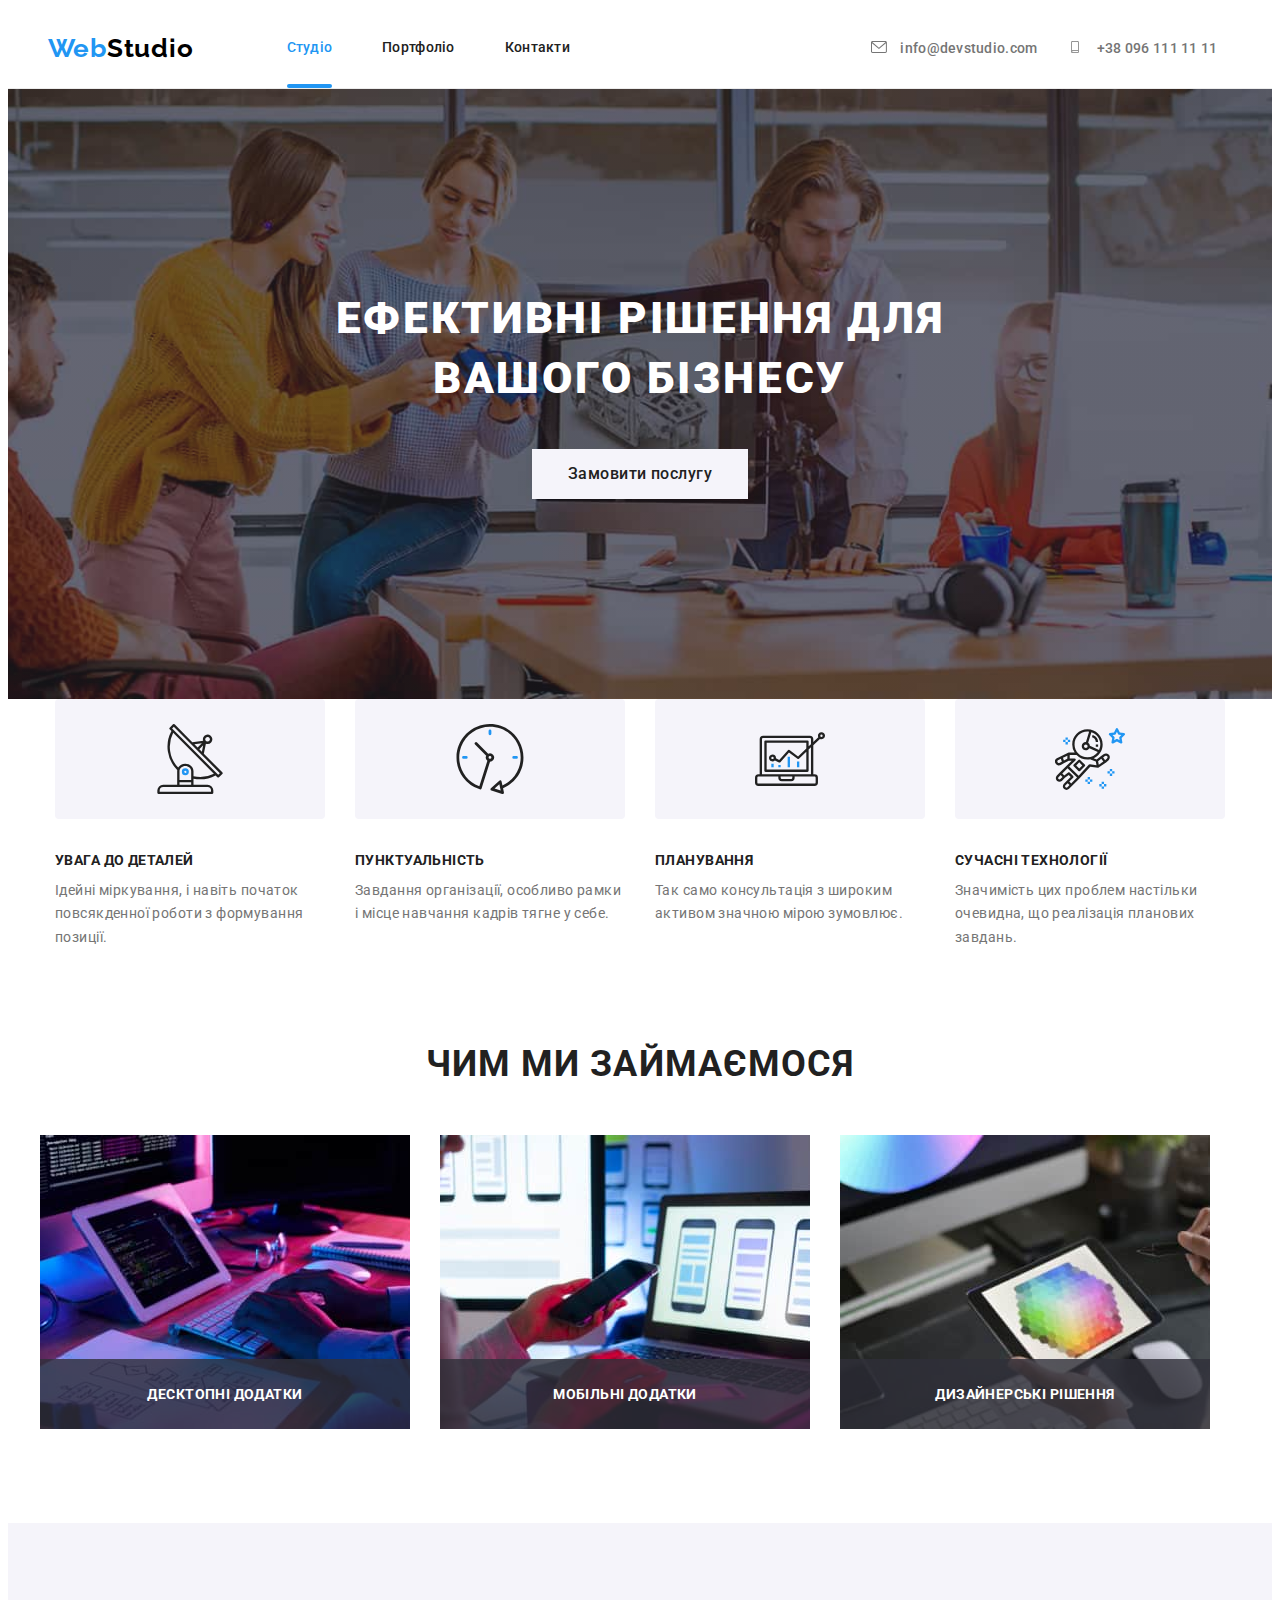
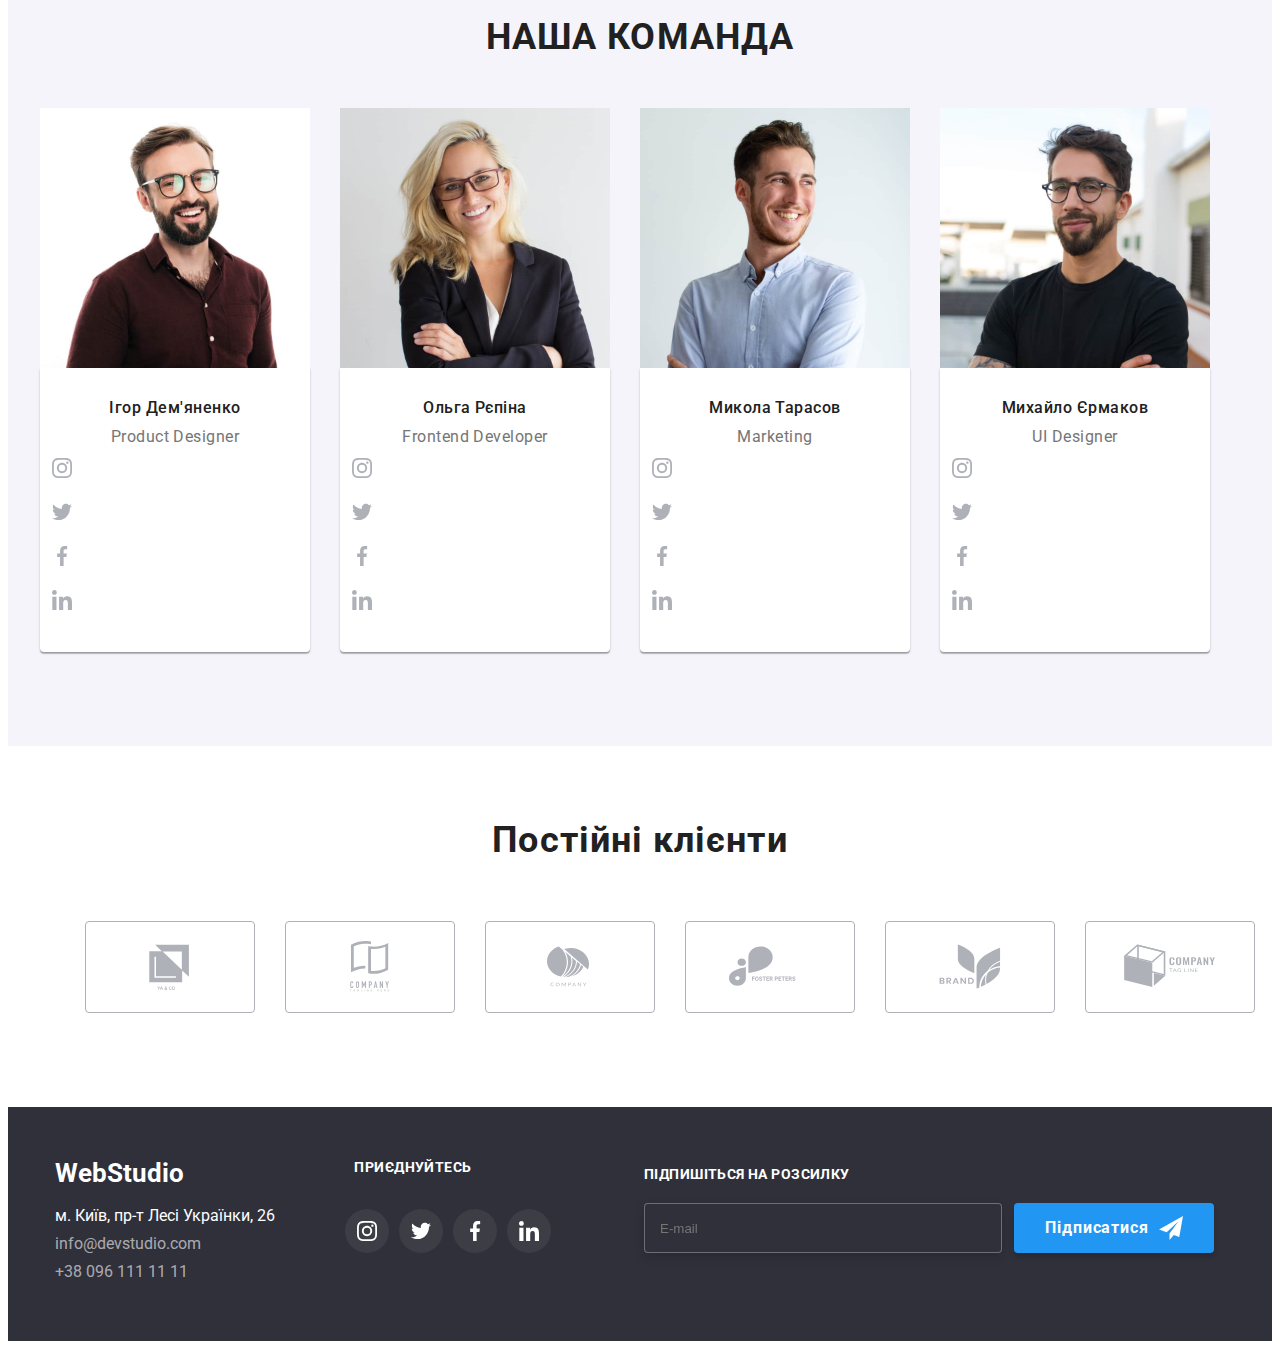
==== commit 4141d7de: "qwe" ====
--- a/index.html
+++ b/index.html
@@ -12,78 +12,79 @@
         <link rel="stylesheet" href="https://cdnjs.cloudflare.com/ajax/libs/modern-normalize/1.1.0/modern-normalize.min.css"
             integrity="sha512-wpPYUAdjBVSE4KJnH1VR1HeZfpl1ub8YT/NKx4PuQ5NmX2tKuGu6U/JRp5y+Y8XG2tV+wKQpNHVUX03MfMFn9Q=="
             crossorigin="anonymous" referrerpolicy="no-referrer" />  
-            <link rel="stylesheet" href="./css/main.min.css">               
-            <!-- <link rel="stylesheet" href="./css/style.css">     -->
+            <!-- <link rel="stylesheet" href="./css/main.min.css">                -->
+            <link rel="stylesheet" href="./css/style.css">    
 </head>
 <body>
     <header class="header">
-        <div class="header__list  container">
-            <nav class="header__nav">
-                <a class="logo" href="./index.html"><span class="logo__span">Web</span>Studio</a>
-                <ul class="header__nav list">
-                    <li class="item">
-                        <a href="./index.html" class="link current">Студіо</a>
-                    </li>
-                    <li class="item">
-                        <a href="./portfolio.html" class="link">Портфоліо</a></li>
-                    <li class="item">
-                        <a href="./test.html" class="link">Контакти</a></li>
+        <div class="header__flex  container">
+            <nav class="header__navs">
+                <a class="logo" href="./index.html"><span class="logo--blue">Web</span>Studio</a>
+                <ul class="header__menu   list">
+                    <li class="item     header__item">
+                        <a href="./index.html" class="link current  header__link header__link--current">Студіо</a>
+                    </li>
+                    <li class="item      header__item">
+                        <a href="./portfolio.html" class="link  header__link">Портфоліо</a></li>
+                    <li class="item      header__item">
+                        <a href="./test.html" class="link  header__link">Контакти</a></li>
                 </ul>
             </nav>        
-                <ul class="cont__nav list">
-                    <li class="item">
-                        <svg class="icon__header" width="16px" height="12px">
+                <ul class="contact  list">
+                    <li class="item   contact__item">
+                        <a href="mailto:info@devstudio.com" class="link contact__link">
+                        <svg class="contact__icon" width="16px" height="12px">
                             <use href="./images/icons.svg#envelope-hover"></use></svg>
-                        <a href="mailto:info@devstudio.com"  class="link">info@devstudio.com</a>
+                        info@devstudio.com</a>
                     <!-- <div class="registr"></div> -->
                     </li>
 
-                <li class="item">
-                    <svg class="icon__header" width="10px" height="16px">
+                <li class="item   contact__item">
+                    <a href="tel:+380961111111" class="link  contact__link">
+                    <svg class="contact__icon" width="10px" height="16px">
                         <use href="./images/icons.svg#smartphone"></use>
                     </svg>
-                    <a href="tel:+380961111111" class="link" data-mo>+38 096 111 11 11</a></li>
+                    +38 096 111 11 11</a></li>
             </ul>
         </div>
     </header>
 <main>   
     <!-- Hero -->    
-    <section class="hero">
-       <h1 class="visually__hidden">Проекти</h1>
+    <section class="hero">       
        <h1 class="hero__title"> Ефективні рішення для вашого бізнесу</h1>
-       <button class="hero-button" type="button" data-modal-open> Замовити послугу </button> 
+       <button class="hero-button     button hero__button" type="button" data-modal-open> Замовити послугу </button> 
     </section>    
 
-    <section class="container perevagu">
+    <section class="container benefits">
         <h2 class="visually__hidden">Переваги</h2>
-    <ul class="benefits list">
+    <ul class="benefits list    benefits__list list">
         <li> 
             <svg class="benefits__icon" width="70px" height="70px">
                 <use href="./images/icons.svg#antenna"></use>
             </svg>
-            <h3 class="title">УВАГА ДО ДЕТАЛЕЙ</h3>
-            <p class="text">Ідейні міркування, і навіть початок повсякденної роботи з формування позиції.</p>
+            <h3 class="title      benefits__title">УВАГА ДО ДЕТАЛЕЙ</h3>
+            <p class="text      benefits__text">Ідейні міркування, і навіть початок повсякденної роботи з формування позиції.</p>
         </li>
         <li>
             <svg class="benefits__icon" width="70px" height="70px">
                 <use href="./images/icons.svg#clock"></use>
             </svg>
-            <h3 class="title">ПУНКТУАЛЬНІСТЬ</h3>
-            <p class="text">Завдання організації, особливо рамки і місце навчання кадрів тягне у себе.</p>
+            <h3 class="title   benefits__title">ПУНКТУАЛЬНІСТЬ</h3>
+            <p class="text     benefits__text">Завдання організації, особливо рамки і місце навчання кадрів тягне у себе.</p>
         </li>
         <li>
             <svg class="benefits__icon" width="70px" height="70px">
                 <use href="./images/icons.svg#diagram"></use>
             </svg>
-            <h3 class="title">ПЛАНУВАННЯ</h3>
-            <p class="text">Так само консультація з широким активом значною мірою зумовлює.</p>
+            <h3 class="title     benefits__title">ПЛАНУВАННЯ</h3>
+            <p class="text     benefits__text">Так само консультація з широким активом значною мірою зумовлює.</p>
         </li>
         <li>
             <svg class="benefits__icon" width="70px" height="70px">
                 <use href="./images/icons.svg#astronaut"></use>
             </svg>
-            <h3 class="title">СУЧАСНІ ТЕХНОЛОГІЇ</h3>
-            <p class="text">Значимість цих проблем настільки очевидна, що реалізація планових завдань.</p>
+            <h3 class="title     benefits__title">СУЧАСНІ ТЕХНОЛОГІЇ</h3>
+            <p class="text     benefits__text">Значимість цих проблем настільки очевидна, що реалізація планових завдань.</p>
         </li>
     </ul>
     </section>
@@ -404,6 +405,8 @@
 </form>
     </div>
 </div>
+
+
 <script src="./js/modal.js"></script>
 </body>
 </html>--- a/css/style.css
+++ b/css/style.css
@@ -70,17 +70,9 @@
 .logo__foot, .contact
 {
     text-decoration: none;
-} */
+} 
 
                  /*  Header  */
-
-.header.container{
-      margin-left: auto;
-        margin-right: auto;
-        padding-left: 15px;
-        padding-right: 15px;
-        width: 1200px;
-}          
 
 .header {
     align-items: center;
@@ -90,7 +82,8 @@
     padding-right: 15px;
     border-bottom: 1px solid #ECECEC;
 }
-.header__list {
+
+.header__flex {
     display: flex;
     margin-top: 0px;
     margin-bottom: 0px;
@@ -99,28 +92,23 @@
     justify-items: flex-end;
 }
 
-/* .item-nav{
-    padding: 32px;
-} */
 .container{ 
     margin-left: auto;
-    margin-right: auto;
-    text-decoration: none;
+    margin-right: auto;   
     padding-left: 15px;
     padding-right: 15px;
     width: 1200px;
 
 }
 
-.header__nav{
+.header__navs{
     display: flex;
     align-items: center;
     color: var(--accent-color);
     margin-bottom: 0px;
     margin-top: 0px;
     padding-top: 0px;
-    padding-bottom: 0px;
-    
+    padding-bottom: 0px;    
 }
 
 .logo{
@@ -135,14 +123,77 @@
     margin-right: 93px;
 }
 
-.logo__span{
+.logo--blue{
+    color: var(--accent-color);        
+}
+
+.header__menu{
+    display: flex;
+    align-items: center;
+    transition: transform 250ms cubic-bezier(0.4, 0.0, 0.2, 1.0);
+    gap: 50px;
+}
+
+.header__link {
+    display: block;
+    color: var(--title-text-color);
+    padding-top: 32px;
+    padding-bottom: 32px;
+    font-weight: 500;
+    line-height: 1.14;
+    letter-spacing: 0.02em;
+    font-size: 14px;
+}
+
+.header__link:hover, 
+.header__link:focus
+{
+    color: var(--accent-color);    
+}
+.header__link--current{
+    position: relative;
+    color: var(--accent-color);    
+}
+
+.header__link--current::after {
+    display: inline-block;
+    content: "";
+    position: absolute;
+    display: flex;
+    bottom: 0; 
+    left: 0;
+
+    width: 100%;
+    height: 4px;      
+
+    background-color: var(--accent-color);
+    border-radius: 2px;
+}
+
+.contact{
+    display: flex;
+    align-items: center;
+    margin-left: auto;
+    gap: 30px;
+}
+
+.contact__link{
+    color: var(--primary-text-color);
+    font-weight: 500;
+    font-size: 14px;
+    line-height: 1.14;
+    letter-spacing: 0.02em;   
+    transition:color 250ms cubic-bezier(0.4, 0, 0.2, 1);
+}
+
+.contact__link:hover,
+.contact__link:focus{
     color: var(--accent-color);
-        
-}
-     /* Icon heder */
-
-.icon__header{
-    fill: var(--primary-text-color);  
+}
+
+
+.contact__icon{
+    fill: currentColor;  
     margin-right: 10px;  
     display: inline-flex;    
     content: "";
@@ -150,104 +201,27 @@
     height: 12px;
     padding: 0px;
     background-position: cover;
-    transition: fill 250ms cubic-bezier(0.4, 0, 0.2, 1), color 250ms cubic-bezier(0.4, 0, 0.2, 1);
-}
-
-
-    /* Site Nav */
-
-.header__nav{
-    display: flex;
-    align-items: center;
-    transition: transform 250ms cubic-bezier(0.4, 0.0, 0.2, 1.0);
-}
-.header__nav-list {
-    display: block;
-}
-.header__nav .item:not(:last-child){
-    margin-right: 50px;
-}
-
-.header__nav .link:hover, 
-.header__nav .link:focus,
-.icon__header:focus,
-.icon__header:hover{
-    color: var(--accent-color);    
-}
-
-.header__nav .link {
-    display: block;
-    color: var(--title-text-color);
-    padding-top: 32px;
-    padding-bottom: 32px;
-}
-
-.header__contact{
-    display: flex;
-    margin-left: auto;
-    align-items: center;
-}
-.header__contact .item:not(:last-child) {
-    margin-right: 50px;
-}
-
-.header__contact .link{
-    color: var(--primary-text-color);
-    font-weight: 500;
-    font-size: 14px;
-    line-height: 1.14;
-    letter-spacing: 0.02em;   
-    
-}
-
-.header__contact .link:hover,
-.header__contact .link:focus{
-    color: var(--accent-color);
-}
-
-.link{
-    font-weight: 500;
-    font-size: 14px;
-    line-height: 1.14;
-    letter-spacing: 0.02em;   
-}
-
-.link.current{
-    position: relative;
-    color: var(--accent-color);    
-}
-
-.link.current::after {
-    display: inline-block;
-    content: "";
-    position: absolute;
-    display: flex;
-    bottom: 0; 
-    left: 0;
-
-    width: 100%;
-    height: 4px;      
-
-    background-color: var(--accent-color);
-    border-radius: 2px;
-}
+    
+}
+
+
+
+
+
 
 
                         /* Hero */
 /*  */
 .hero{
     background-color:var(--footer-color) ;         
-    background-repeat: no-repeat; /*не повторює зображення*/ 
-    background-position: center; /* центрірує зображення, є ще top right.... */
-    /* background-size: 100% 100% або cover - зберігає пропорції ; розтягує картинку  */
-    background-size: cover;
-    /* background-attachment: fixed; єфект паралакc картинка остаеться на месте при скролинге */
-    /* background-attachment: scroll; картинка скролиться з контентом він йде за замовчуванням  */
+    background-repeat: no-repeat;  
+    background-position: center; 
+    background-size: cover;    
     background-image: linear-gradient(
         to right,
         rgba(47, 48, 58, 0.4),
         rgba(47, 48, 58, 0.4)),
-        url('../images/iImg-overlay.jpg'); /*  загрузка зображення фоном */
+        url('../images/iImg-overlay.jpg');
     text-align: center;
     margin-top: 0px;
     margin-bottom: 0px; 
@@ -386,6 +360,7 @@
     padding-bottom: 0px;
 }  
 
+
 .button:hover,
 .button:focus{
     background-color: var(--accent-color);
@@ -477,9 +452,6 @@
     padding-top: 50px;
     padding-bottom: 94px;
 }
-/* .team .item:not(:last-child) {
-    margin-right: 50px;
-} */
 
 .team-containe{
     background-color: var(--badground-team);
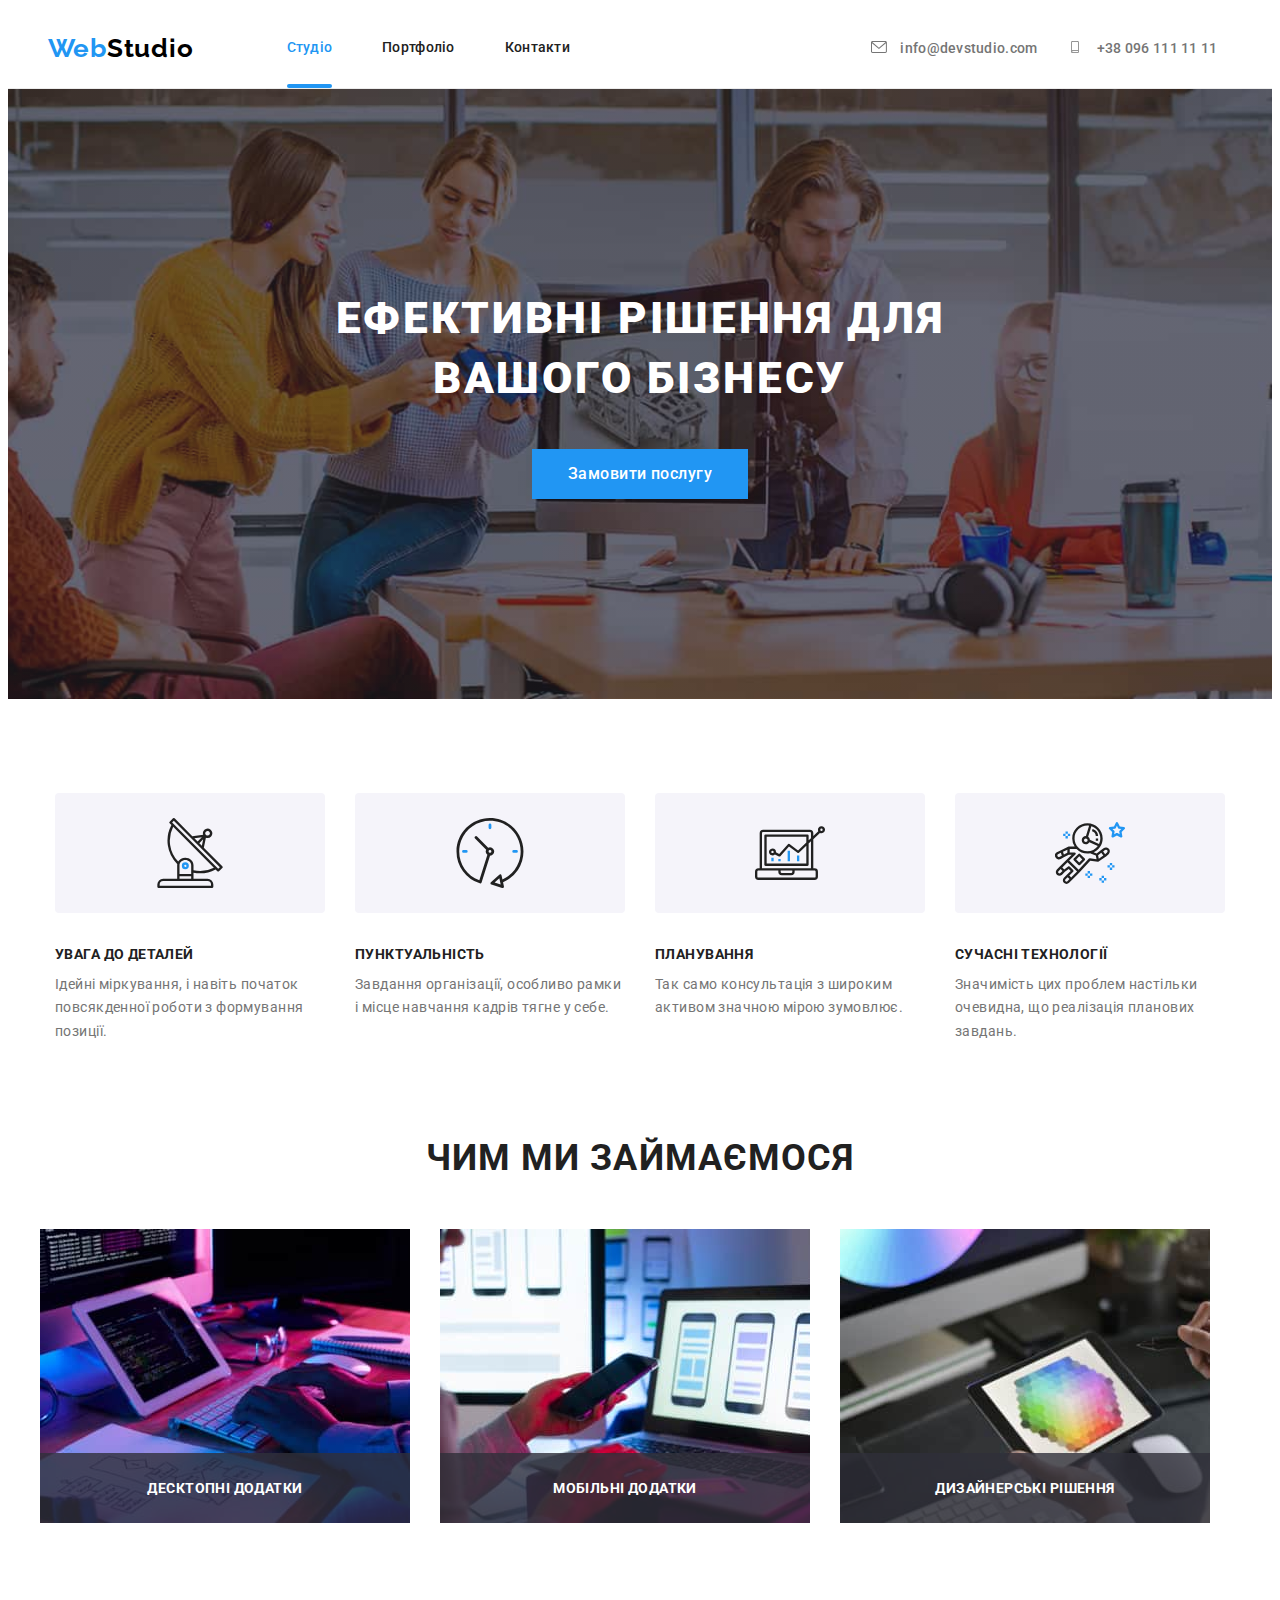
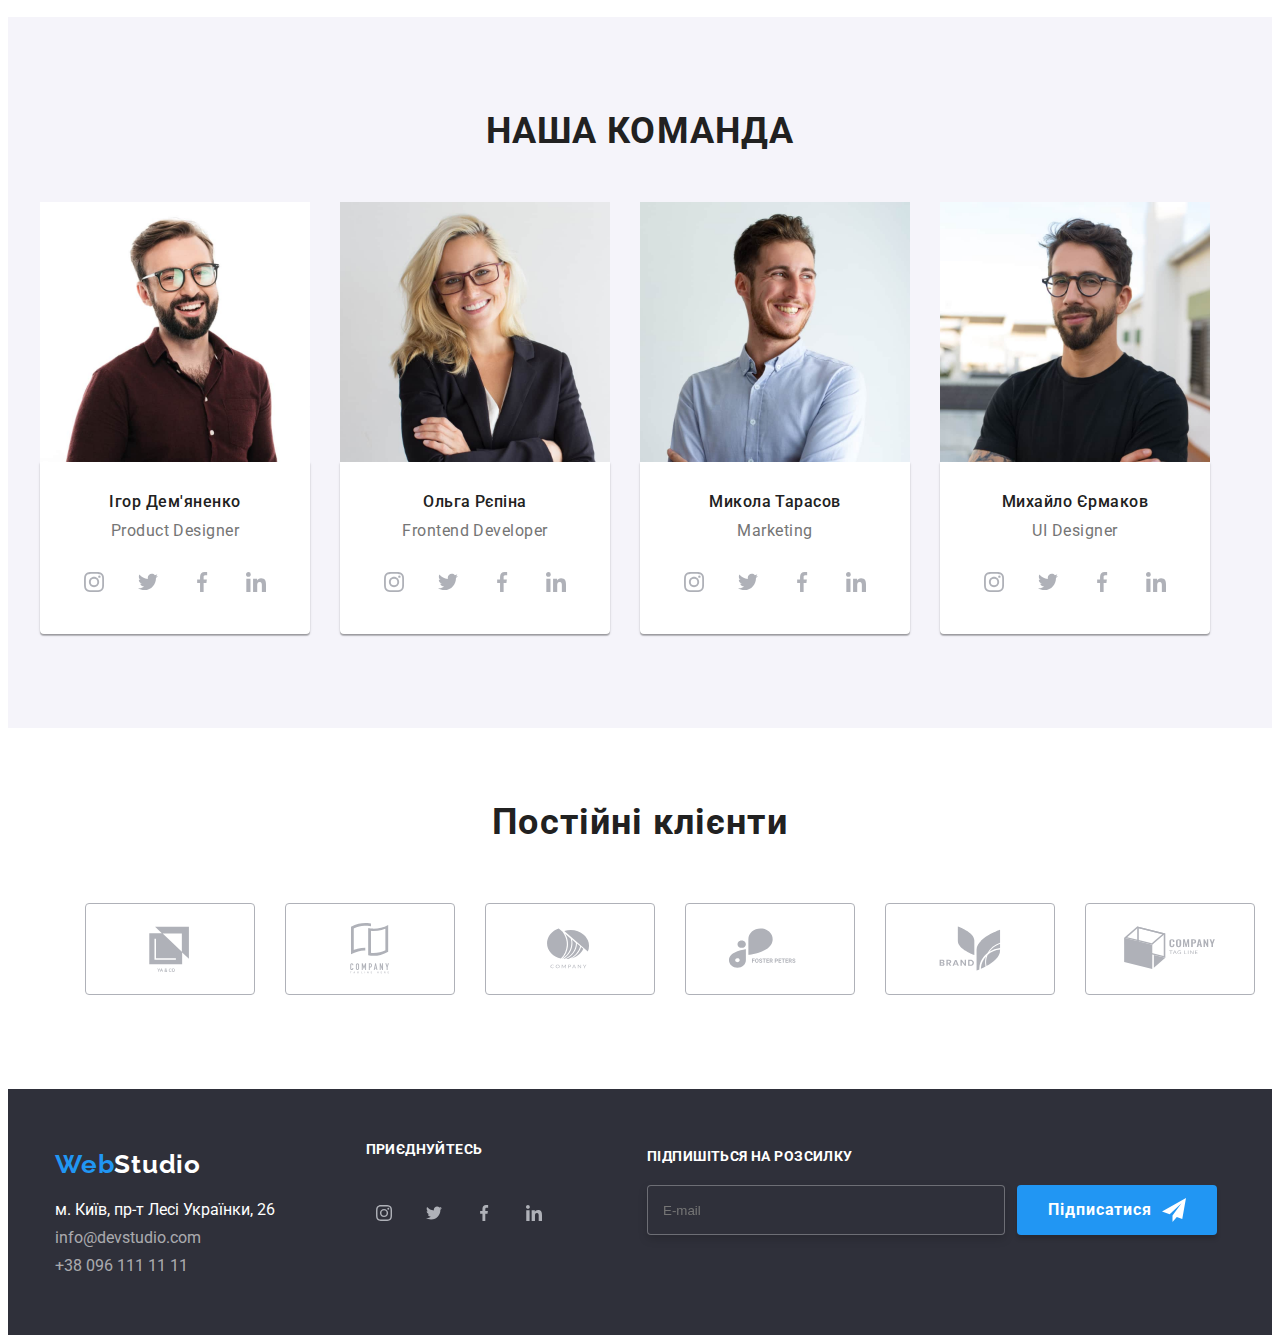
==== commit a5ab84b3: "BEM" ====
--- a/index.html
+++ b/index.html
@@ -19,7 +19,7 @@
     <header class="header">
         <div class="header__flex  container">
             <nav class="header__navs">
-                <a class="logo" href="./index.html"><span class="logo--blue">Web</span>Studio</a>
+                <a class="logo" href="./index.html">Web<span class="logo--black">Studio</span></a>
                 <ul class="header__menu   list">
                     <li class="item     header__item">
                         <a href="./index.html" class="link current  header__link header__link--current">Студіо</a>
@@ -52,18 +52,18 @@
     <!-- Hero -->    
     <section class="hero">       
        <h1 class="hero__title"> Ефективні рішення для вашого бізнесу</h1>
-       <button class="hero-button     button hero__button" type="button" data-modal-open> Замовити послугу </button> 
+       <button class="button hero__button" type="button" data-modal-open> Замовити послугу </button> 
     </section>    
-
-    <section class="container benefits">
+                <!-- Переваги -->
+    <section class="container">
         <h2 class="visually__hidden">Переваги</h2>
-    <ul class="benefits list    benefits__list list">
+    <ul class="benefits list">
         <li> 
             <svg class="benefits__icon" width="70px" height="70px">
                 <use href="./images/icons.svg#antenna"></use>
             </svg>
-            <h3 class="title      benefits__title">УВАГА ДО ДЕТАЛЕЙ</h3>
-            <p class="text      benefits__text">Ідейні міркування, і навіть початок повсякденної роботи з формування позиції.</p>
+            <h3 class="benefits__title">УВАГА ДО ДЕТАЛЕЙ</h3>
+            <p class="benefits__text">Ідейні міркування, і навіть початок повсякденної роботи з формування позиції.</p>
         </li>
         <li>
             <svg class="benefits__icon" width="70px" height="70px">
@@ -89,33 +89,35 @@
     </ul>
     </section>
 
+                <!-- /* home */ -->
     <section class="home" >
         <h2 class="home__title">Чим ми займаємося</h2>
         <ul class="home__working list">
-            <li class="item"> 
-                <p class="label">Десктопні додатки</p>
+            <li class="home__item"> 
+                <p class="home__lable">Десктопні додатки</p>
                 <img src="./images/box1.jpg" alt="Людина працює за комп'ютером" width="370" height="294">              
             </li>
-            <li class="item"> 
-                <p class="label">Мобільні додатки</p>
+            <li class="home__item"> 
+                <p class="home__lable">Мобільні додатки</p>
                 <img src="./images/box2.jpg" alt=" Людина робить  макет телефону" width="370" height="294"> </li>
-            <li class="item">
-                <p class="label">Дизайнерські рішення</p>
+            <li class="home__item">
+                <p class="home__lable">Дизайнерські рішення</p>
                 <img src="./images/box3.jpg" alt=" Вибираю палітру на планшеті" width="370" height="294"></li>          
         </ul>    
     </section>
+    
                     <!-- Команда сети -->
-    <section class="team-containe" >
-        <h2 class="home__title">Наша команда</h2>       
-            <ul class="team list">
+    <section class="team" >
+        <h2 class="team__title">Наша команда</h2>       
+            <ul class="team__list list">
             <li>
                 <img src="./images/img7.jpg" alt="Ігор Дем'яненко" width="270" height="260">
-             <div class="team__name">             
-                    <h3 class="name">Ігор Дем'яненко</h3>
+             <div class="team__ifo">             
+                    <h3 class="team__name">Ігор Дем'яненко</h3>
                     <p class="team__text" lang="en">Product Designer</p>
-                    <ul class="seti list">
+                    <ul class="social__link  list"> 
                         <li>
-                            <a class="seti__name" href="">
+                            <a class="social__name" href="">
                                 <svg width="20px" height="20px">
                                     <use href="./images/icons.svg#instagram"></use>
                                 </svg>
@@ -123,7 +125,7 @@
                         </li>
 
                         <li>
-                            <a class="seti__name" href="">
+                            <a class="social__name" href="">
                                 <svg width="20px" height="20px">
                                     <use href="./images/icons.svg#twitter"></use>
                                 </svg>
@@ -131,7 +133,7 @@
                         </li>
 
                         <li>
-                            <a class="seti__name" href="">
+                            <a class="social__name" href="">
                                 <svg width="20px" height="20px">
                                     <use href="./images/icons.svg#facebook"></use>
                                 </svg>
@@ -139,7 +141,7 @@
                         </li>
 
                         <li>
-                            <a class="seti__name" href="">
+                            <a class="social__name" href="">
                                 <svg width="20px" height="20px">
                                     <use href="./images/icons.svg#linkedin"></use>
                                 </svg>
@@ -152,26 +154,26 @@
 
             <li>
                 <img src="./images/img8.jpg" alt="Ольга Рєпіна" width="270" height="260">
-            <div class="team__name">
-                    <h3 class="name">Ольга Рєпіна</h3>
+            <div class="team__ifo">
+                    <h3 class="team__name">Ольга Рєпіна</h3>
                     <p class="team__text" lang="en">Frontend Developer</p>
-                    <ul class="seti list">
-                        <li><a class="seti__name" href="">
+                    <ul class="social__link  list">
+                        <li><a class="social__name" href="">
                                 <svg width="20px" height="20px">
                                     <use href="./images/icons.svg#instagram"></use>
                                 </svg>
                             </a></li>
-                        <li><a class="seti__name" href="">
+                        <li><a class="social__name" href="">
                                 <svg width="20px" height="20px">
                                     <use href="./images/icons.svg#twitter"></use>
                                 </svg>
                             </a></li>
-                        <li><a class="seti__name" href="">
+                        <li><a class="social__name" href="">
                                 <svg width="20px" height="20px">
                                     <use href="./images/icons.svg#facebook"></use>
                                 </svg>
                             </a></li>
-                        <li><a class="seti__name" href=""><svg width="20px" height="20px">
+                        <li><a class="social__name" href=""><svg width="20px" height="20px">
                                     <use href="./images/icons.svg#linkedin"></use>
                                 </svg></a></li>
                     </ul>
@@ -180,26 +182,26 @@
                                      
             <li>
                 <img src="./images/img9.jpg" alt="Микола Тарасов" width="270" height="260">
-            <div class="team__name">
-                <h3 class="name">Микола Тарасов</h3>
+            <div class="team__ifo">
+                <h3 class="team__name">Микола Тарасов</h3>
                 <p class="team__text" lang="en">Marketing</p>
-                <ul class="seti list">
-                    <li><a class="seti__name" href="">
+                <ul class="social__link  list">
+                    <li><a class="social__name" href="">
                             <svg width="20px" height="20px">
                                 <use href="./images/icons.svg#instagram"></use>
                             </svg>
                         </a></li>
-                    <li><a class="seti__name" href="">
+                    <li><a class="social__name" href="">
                             <svg width="20px" height="20px">
                                 <use href="./images/icons.svg#twitter"></use>
                             </svg>
                         </a></li>
-                    <li><a class="seti__name" href="">
+                    <li><a class="social__name" href="">
                             <svg width="20px" height="20px">
                                 <use href="./images/icons.svg#facebook"></use>
                             </svg>
                         </a></li>
-                    <li><a class="seti__name" href=""><svg width="20px" height="20px">
+                    <li><a class="social__name" href=""><svg width="20px" height="20px">
                                 <use href="./images/icons.svg#linkedin"></use>
                             </svg></a></li>
                 </ul>
@@ -208,33 +210,33 @@
                         
             <li>
                 <img src="./images/img10.jpg" alt="Михайло Єрмаков" width="270" height="260">
-            <div class="team__name">
-                <h3 class="name">Михайло Єрмаков</h3>
+            <div class="team__ifo">
+                <h3 class="team__name">Михайло Єрмаков</h3>
                 <p class="team__text" lang="en">UI Designer</p>
-                <ul class="seti list">
+                <ul class="social__link  list">
                     <li>
-                        <a class="seti__name" href="">
+                        <a class="social__name" href="">
                             <svg  width="20px" height="20px">
                                 <use href="./images/icons.svg#instagram"></use>
                             </svg>
                         </a>
                     </li>
                     <li>
-                        <a class="seti__name" href="">
+                        <a class="social__name" href="">
                             <svg  width="20px" height="20px">
                                 <use href="./images/icons.svg#twitter"></use>
                             </svg>
                         </a>
                     </li>
                     <li>
-                        <a class="seti__name" href="">
+                        <a class="social__name" href="">
                             <svg  width="20px" height="20px">
                                 <use href="./images/icons.svg#facebook"></use>
                             </svg>
                         </a>
                     </li>
                     <li>
-                        <a class="seti__name" href=""><svg  width="20px" height="20px">
+                        <a class="social__name" href=""><svg  width="20px" height="20px">
                                 <use href="./images/icons.svg#linkedin"></use>
                             </svg>
                         </a>
@@ -247,8 +249,8 @@
     
                       <!--Client  -->
                 
-    <section class="container">
-        <h2 class="client">Постійні клієнти</h2>
+    <section class="container client">
+        <h2 class="client__title">Постійні клієнти</h2>
         <ul class="client__logo list">
             <li>
                 <svg class="client__icons"  width="41px" height="47px">
@@ -283,45 +285,47 @@
         </ul>
     </section>
 </main>
-<footer>
-    <div class="foot container">
+<footer class="footer">
+    <div class="foot container      foot  container">
         <div>
-            <a class="logo__foot" href="./index.html"><span class="logo__span">Web</span>Studio</a>
-            <p class="address">м. Київ, пр-т Лесі Українки, 26 </p>
-            <address class="main__address">
-                <ul class="main__kontakt list">
+            <!-- <a class="logo__foot" href="./index.html"><span class="logo__span">Web</span>Studio</a> -->
+            <a class="logo" href="./index.html">Web<span class="logo--white">Studio</span></a>
+             <address class="main__address     adress"></address>
+             <p class="address   adress__sity">м. Київ, пр-т Лесі Українки, 26 </p>
+           
+                <ul class="list">
                     <li class="mail"><a class="contact" href="mailto:info@devstudio.com">info@devstudio.com</a></li>
                     <li class="mail"> <a class="contact" href="tel:+380961111111">+38 096 111 11 11</a></li>
                 </ul>
             </address>
         </div>
 
-        <div class="link__footer">
+        <div class="link__footer    socialseti">
             <p>приєднуйтесь</p>
-            <ul class="setisocial list">
+            <ul class="setisocial list   socialseti__list">
                 <li>
-                    <a class="setisocial__link" href="https://www.instagram.com/">
+                    <a class="setisocial__link     socialseti__link" href="https://www.instagram.com/">
                         <svg width="20px" height="20px">
                             <use href="./images/icons.svg#instagram"></use>
                         </svg>
                     </a>
                 </li>
                 <li>
-                    <a class="setisocial__link" href="https://twitter.com/">
+                    <a class="setisocial__link        socialseti__link" href="https://twitter.com/">
                         <svg width="20px" height="20px">
                             <use href="./images/icons.svg#twitter"></use>
                         </svg>
                     </a>
                 </li>
                 <li>
-                    <a class="setisocial__link" href="https://www.facebook.com/">
+                    <a class="setisocial__link        socialseti__link" href="https://www.facebook.com/">
                         <svg width="20px" height="20px">
                             <use href="./images/icons.svg#facebook"></use>
                         </svg>
                     </a>
                 </li>
                 <li>
-                    <a class="setisocial__link" href="https://www.linkedin.com/">
+                    <a class="setisocial__link       socialseti__link" href="https://www.linkedin.com/">
                         <svg width="20px" height="20px">
                             <use href="./images/icons.svg#linkedin"></use>
                         </svg>
--- a/css/style.css
+++ b/css/style.css
@@ -112,7 +112,8 @@
 }
 
 .logo{
-    color: var(--color-logotip);
+    /* color: var(--color-logotip); */
+    color: var(--accent-color);
     font-weight: 700;
     font-size: 26px;
     font-family: Raleway, sans-serif;
@@ -123,8 +124,15 @@
     margin-right: 93px;
 }
 
-.logo--blue{
-    color: var(--accent-color);        
+.logo--black{
+    color: var(--color-logotip);  
+    font-weight: 700;
+        font-size: 26px;
+        font-family: Raleway, sans-serif;
+        line-height: 1.19;
+        text-decoration: none;
+        text-align: center;
+        letter-spacing: 0.03em;
 }
 
 .header__menu{
@@ -206,12 +214,8 @@
 
 
 
-
-
-
-
                         /* Hero */
-/*  */
+
 .hero{
     background-color:var(--footer-color) ;         
     background-repeat: no-repeat;  
@@ -245,25 +249,31 @@
     margin-right: auto;
 }
 
-            /* Переваги */
-.perevagu{
-    padding-top: 94px;
-    padding-bottom: 94px;
-}
-.title{
-    color: var(--title-text-color);    
-    font-weight: 700;
-    font-size: 14px;
-    line-height: 1.14;
-    letter-spacing: 0.03em;
-    text-transform: uppercase;
-
-    margin-top: 0px;
-    margin-bottom: 0px;
-
-}
-
-.hero-button {
+    /* Button */
+.button{
+    background-color: var(--background-color);
+    color: var(--title-text-color);
+    font-family: inherit;
+    border: 1px solid transparent;
+    font-weight: 500;
+    font-size: 16px;
+    line-height: 1.6;
+    text-align: center;
+    letter-spacing: 0.03em;
+    cursor: pointer;
+    display: inline-block;
+    padding-top: 0px;
+    padding-bottom: 0px;
+}  
+.button:hover,
+.button:focus {
+    background-color: var(--accent-color);
+    color: var(--background);
+    border: 1px solid transparent;
+    border-radius: 4px;
+}
+
+.hero__button {
     background-color:var(--accent-color) ;
     color:var(--background); 
     font-family: inherit;
@@ -276,13 +286,266 @@
     border: 1px solid transparent;
 }
 
-.hero-button:focus,
-.hero-button:hover{
+.hero__button:focus,
+.hero__button:hover{
     background-color: var(--button-active) ;
     color: var(--background);
     font-family: inherit;
     filter: drop-shadow(0px 4px 4px rgba(0, 0, 0, 0.25));    
 }
+
+
+            /* < !-- Переваги --> */
+.benefits{
+    display: flex;   
+    gap: 30px;  
+    padding-top: 94px;
+        /* padding-bottom: 94px; */
+}
+
+.benefits__icon{
+    background-color: var(--background-color); 
+    width: 270px;
+    height: 120px;  
+    margin-bottom: 30px;
+    padding: 25px 100px;
+    border-radius: 4px;
+}
+.benefits__icon:focus,
+.benefits__icon:hover{
+    filter: drop-shadow(0px 4px 4px rgba(0, 0, 0, 0.25));
+    background-color: var(--color-icon);
+    border-radius: 4px;  
+    cursor: pointer;  
+}
+.benefits__title{
+    color: var(--title-text-color);    
+    font-weight: 700;
+    font-size: 14px;
+    line-height: 1.14;
+    letter-spacing: 0.03em;
+    text-transform: uppercase;
+
+    margin-top: 0px;
+    margin-bottom: 0px;
+
+}
+.benefits__text{
+    color: var(--primary-text-color);
+    font-weight: 400;
+    font-size: 14px;
+    line-height: 1.7;   
+    letter-spacing: 0.03em;
+
+    margin-top: 0px;
+    margin-bottom: 0;
+
+    padding-top: 10px;
+    padding-bottom: 0px;
+}
+
+
+
+                /* home */
+
+.home {
+    width: 1200px;
+    margin-left: auto;
+    margin-right: auto;
+    margin-top: 0px;
+    margin-bottom: 94px;
+}
+
+.home__title {
+    color: var(--title-text-color);
+    width: 1200px;
+    margin-top: 0px;
+    margin-bottom: 0px;
+    margin-left: auto;
+    margin-right: auto;
+
+    padding-top: 94px;
+    padding-bottom: 0px;
+
+
+    font-weight: 700;
+    font-size: 36px;
+    line-height: 1.14;
+    letter-spacing: 0.03em;
+    text-transform: uppercase;
+    text-align: center;
+}
+  
+.home__lable{
+    position: absolute;
+    width: 370px;
+    height: 70px;
+    padding: 27px;        
+    margin-top: 224px;        
+    background: rgba(47, 48, 58, 0.8);
+    text-align: center;
+        
+    font-size: 14px;
+    font-weight: 700;
+    line-height: 16px;        
+    letter-spacing: 0.03em;
+    text-transform: uppercase; 
+    color: var(--background);
+}
+
+
+
+   /* Team */
+.team{
+    background-color: var(--badground-team);
+}
+.team__title {
+    color: var(--title-text-color);
+    width: 1200px;
+    margin-top: 0px;
+    margin-bottom: 0px;
+    margin-left: auto;
+    margin-right: auto;
+
+    padding-top: 94px;
+    padding-bottom: 0px;
+
+
+    font-weight: 700;
+    font-size: 36px;
+    line-height: 1.14;
+    letter-spacing: 0.03em;
+    text-transform: uppercase;
+    text-align: center;
+}
+.team__list{   
+    margin-top: 0px;
+    margin-left: auto;
+    margin-right: auto;
+    width: 1200px;   
+    display: flex;
+    gap: 30px;
+
+    padding-top: 50px;
+    padding-bottom: 94px;
+}
+
+.team__ifo{   
+    padding-top: 30px;
+    padding-bottom: 30px;
+    box-shadow: 0px 1px 3px rgba(0, 0, 0, 0.12), 0px 1px 1px rgba(0, 0, 0, 0.14), 0px 2px 1px rgba(0, 0, 0, 0.2);
+    border-radius: 0px 0px 4px 4px;
+    background-color: var(--background);
+}
+
+.team__name{
+    color: var(--title-text-color);
+    font-weight: 500;
+    font-size: 16px;
+    line-height: 1.2;
+    letter-spacing: 0.03em;
+    text-align: center;
+
+    margin-top: 0px;
+    margin-bottom: 0px;     
+}
+
+.team__text{
+    color: var(--primary-text-color);
+    font-weight: 400;
+    font-size: 16px;
+    line-height: 1.2; 
+    letter-spacing: 0.03em;
+    text-align: center;
+
+    margin-top: 0px;
+    margin-bottom: 0px;
+    padding-top: 10px;
+}
+
+            /* social__link */
+
+
+
+.social__link {
+    display: flex;
+    align-items: center;
+    justify-content: center;
+    margin-top: 20px;
+    gap: 10px;
+    border-radius: 50%;
+    fill: var(--background);
+    /* background: rgba(184, 177, 177, 0.1); */
+}
+
+.social__name {
+    align-items: center;
+    justify-content: center;
+    width: 44px;
+    height: 44px;
+    border-radius: 50%;
+    fill: var(--color-seti);
+    display: flex;
+}
+
+.social__name:focus,
+.social__name:hover {
+    background-color: var(--accent-color);
+    fill: var(--background);
+}
+
+
+/* < !--Client --> */
+
+.client__title {
+    color: var(--title-text-color);
+    font-weight: 700;
+    font-size: 36px;
+    line-height: 1.16px;
+    text-align: center;
+    letter-spacing: 0.03em;
+    padding-top: 94px;
+
+}
+
+.client__logo {
+    display: flex;
+    padding-top: 50px;
+    padding-bottom: 94px;
+    fill: var(--color-seti);
+
+
+}
+
+.client__icons {
+    display: flex;
+    gap: 30px;
+    width: 170px;
+    height: 92px;
+    padding: 16px 32px;
+    border: 1px solid #AFB1B8;
+    border-radius: 4px;
+    margin-left: 30px;
+    cursor: pointer;
+}
+
+.client__icons:focus,
+.client__icons:hover {
+    border: 1px solid #2196F3;
+    border-radius: 4px;
+    fill: var(--accent-color);
+    transition: 250ms cubic-bezier(0.4, 0, 0.2, 1);
+}
+
+
+
+
+
+
+
+
+
+
 
 .visually__hidden {
     position: absolute;
@@ -297,26 +560,6 @@
     margin: -1px;
 }
 
-.benefits{
-    display: flex;   
-    gap: 30px;  
-}
-
-.benefits__icon{
-    background-color: var(--background-color); 
-    width: 270px;
-    height: 120px;  
-    margin-bottom: 30px;
-    padding: 25px 100px;
-    border-radius: 4px;
-}
-.benefits__icon:focus,
-.benefits__icon:hover{
-    filter: drop-shadow(0px 4px 4px rgba(0, 0, 0, 0.25));
-    background-color: var(--color-icon);
-    border-radius: 4px;  
-    cursor: pointer;  
-}
 
 .setisocial__link{
     display: flex;
@@ -343,54 +586,26 @@
     fill:  var(--background);
 }
 
-    /* Button */
-.button{
-    background-color: var(--background-color);
-    color: var(--title-text-color);
-    font-family: inherit;
-    border: 1px solid transparent;
-    font-weight: 500;
-    font-size: 16px;
-    line-height: 1.6;
-    text-align: center;
-    letter-spacing: 0.03em;
-    cursor: pointer;
-    display: inline-block;
-    padding-top: 0px;
-    padding-bottom: 0px;
-}  
-
-
-.button:hover,
-.button:focus{
-    background-color: var(--accent-color);
+
+                /* FOOTER */
+.footer{
+    background-color: var(--footer-color);
+    
+}
+
+.foot{
+    display: flex;       
+ } 
+
+.logo--white{
     color: var(--background);
-    border: 1px solid transparent;
-    border-radius: 4px;
-}  
+    font-weight: 700;
+    font-size: 26px;
+    line-height: 1.2px;
+}
 
     /* Text P */
-.text{
-    color: var(--primary-text-color);
-    font-weight: 400;
-    font-size: 14px;
-    line-height: 1.7;   
-    letter-spacing: 0.03em;
-
-    margin-top: 0px;
-    margin-bottom: 0;
-
-    padding-top: 10px;
-    padding-bottom: 0px;
-}
-
-.home{       
-        width: 1200px;
-        margin-left: auto;
-        margin-right: auto;
-        margin-top: 0px;
-        margin-bottom: 94px;        
-}
+
 
 .home__working{
     display: flex;
@@ -400,112 +615,15 @@
     padding-bottom: 0px;           
 }
 
-.label{
-    position: absolute;
-    width: 370px;
-    height: 70px;
-    padding: 27px;        
-    margin-top: 224px;        
-    background: rgba(47, 48, 58, 0.8);
-    text-align: center;
-        
-    font-size: 14px;
-    font-weight: 700;
-    line-height: 16px;        
-    letter-spacing: 0.03em;
-    text-transform: uppercase; 
-    color: var(--background);
-}
-
-
-
-            /* Наша команда */
-
-.home__title{
-    color: var(--title-text-color);
-    width: 1200px;
-    margin-top: 0px;
-    margin-bottom: 0px;
-    margin-left: auto;
-    margin-right: auto;
-
-    padding-top: 94px;
-    padding-bottom: 0px;
-    
-
-    font-weight: 700;
-    font-size: 36px;
-    line-height: 1.14;
-    letter-spacing: 0.03em;
-    text-transform: uppercase; 
-    text-align: center;
-}
-
-.team{   
-    margin-top: 0px;
-    margin-left: auto;
-    margin-right: auto;
-    width: 1200px;   
-    display: flex;
-    gap: 30px;
-
-    padding-top: 50px;
-    padding-bottom: 94px;
-}
-
-.team-containe{
-    background-color: var(--badground-team);
-}
-
-.name{
-    color: var(--title-text-color);
-    font-weight: 500;
-    font-size: 16px;
-    line-height: 1.2;
-    letter-spacing: 0.03em;
-    text-align: center;
-
-    margin-top: 0px;
-    margin-bottom: 0px;     
-}
-
-.team__text{
-    color: var(--primary-text-color);
-    font-weight: 400;
-    font-size: 16px;
-    line-height: 1.2; 
-    letter-spacing: 0.03em;
-    text-align: center;
-
-    margin-top: 0px;
-    margin-bottom: 0px;
-    padding-top: 10px;
-}
-
-.team__name{   
-    padding-top: 30px;
-    padding-bottom: 30px;
-    box-shadow: 0px 1px 3px rgba(0, 0, 0, 0.12), 0px 1px 1px rgba(0, 0, 0, 0.14), 0px 2px 1px rgba(0, 0, 0, 0.2);
-    border-radius: 0px 0px 4px 4px;
-    background-color: var(--background);
-}
 
     /* Footer */
-.logo__foot{
-    color: var(--background);
-    font-weight: 700;
-    font-size: 26px;
-    line-height: 1.2px;
-}
+
 
 .container.foot{
    padding-top: 60px;   
 }
 
-footer{
-    background-color: var(--footer-color);
-    
-}
+
 
 .address{
     color: var(--background);
@@ -521,10 +639,7 @@
     padding: 0;  
 }
 
-.main__kontakt>a{
-    padding: 0;
-    
-}
+
 .contact{
     color: var(--color-address);       
 }
@@ -564,10 +679,7 @@
 
 }
 
-.foot{
-    display: flex;
-       
- } 
+
 .setisocial .setisocial__link {
     margin: 0px;
 }
@@ -582,37 +694,11 @@
 }
 
 
-.setisocial__link {
-    display: flex;
-    align-items: center;
-    justify-content: center;
-    width: 44px;
-    height: 44px;
-    border-radius: 50%;
-    fill: var(--background);
-    background: rgba(184, 177, 177, 0.1);
-}
-
-.setisocial__link:hover,
-.setisocial__link:focus {
-    background-color: var(--accent-color);
-}
-
-.seti__name{
-    align-items: center;
-    justify-content: center;
-    width: 44px;
-    height: 44px;
-    border-radius: 50%;
-    fill: var(--color-seti);        
-    display: flex;
-}
-
-.seti__name:focus,
-.seti__name:hover{
-    background-color: var(--accent-color);
-    fill: var(--background);
-}
+
+
+
+
+
 
 /* Підписка footer */
 
@@ -777,45 +863,6 @@
 }
 
 
-.client{
-    color: var(--title-text-color);
-    font-weight: 700;
-    font-size: 36px;
-    line-height: 1.16px;
-    text-align: center;
-    letter-spacing: 0.03em;
-    padding-top: 94px;
-   
-}
-
-.client__logo{
-    display: flex;  
-    padding-top: 50px;
-    padding-bottom: 94px;
-    fill:var(--color-seti);
-    
-    
-}
-.client__icons{
-    display: flex;
-    gap: 30px;
-    width: 170px;
-    height: 92px;
-    padding: 16px 32px;
-    border: 1px solid #AFB1B8;
-    border-radius: 4px;
-    margin-left: 30px;
-    cursor: pointer;
-}
-.client__icons:focus,
-.client__icons:hover{
-    border: 1px solid #2196F3;
-    border-radius: 4px;
-    fill: var(--accent-color);
-    transition: 250ms cubic-bezier(0.4, 0, 0.2, 1);
-}
-
-
 
 
             /* Modal  */
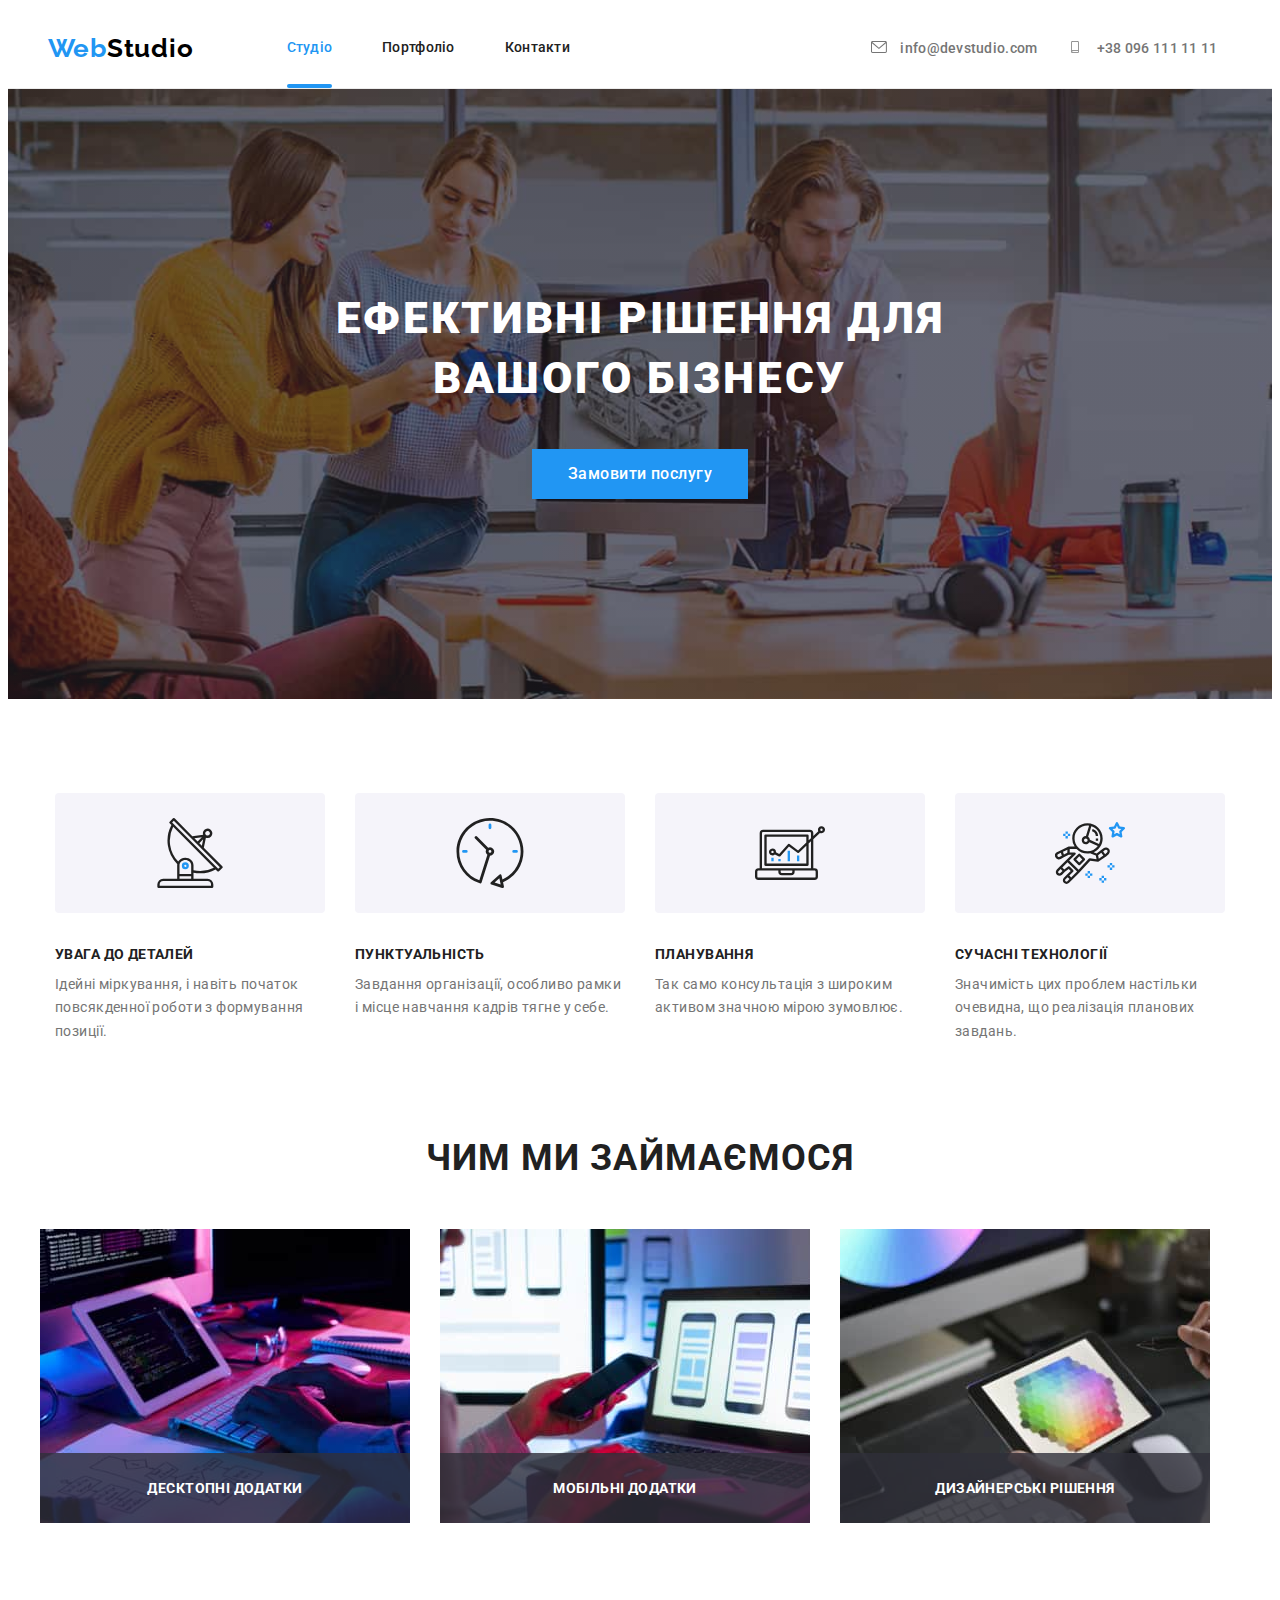
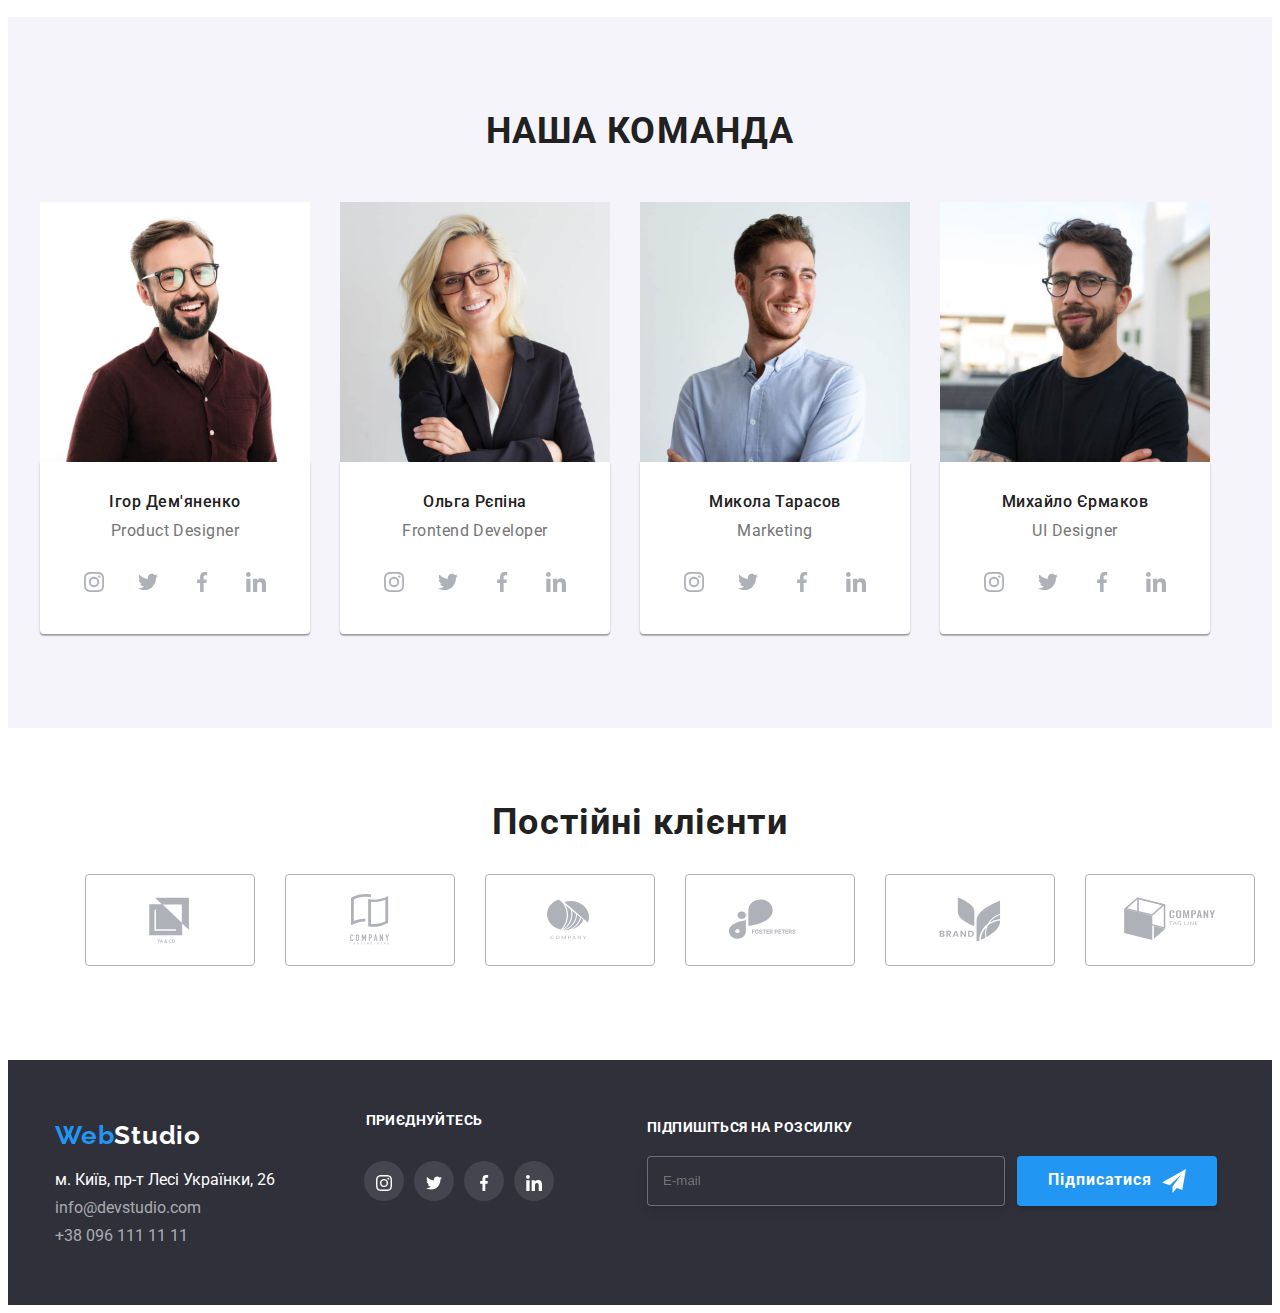
==== commit 5e9a7bf1: "Bem + Scss" ====
--- a/index.html
+++ b/index.html
@@ -9,11 +9,9 @@
         <link rel="preconnect" href="https://fonts.gstatic.com" crossorigin>
         <link href="https://fonts.googleapis.com/css2?family=Raleway:wght@700&family=Roboto:wght@400;500;700;900&display=swap"
             rel="stylesheet">
-        <link rel="stylesheet" href="https://cdnjs.cloudflare.com/ajax/libs/modern-normalize/1.1.0/modern-normalize.min.css"
-            integrity="sha512-wpPYUAdjBVSE4KJnH1VR1HeZfpl1ub8YT/NKx4PuQ5NmX2tKuGu6U/JRp5y+Y8XG2tV+wKQpNHVUX03MfMFn9Q=="
-            crossorigin="anonymous" referrerpolicy="no-referrer" />  
-            <!-- <link rel="stylesheet" href="./css/main.min.css">                -->
-            <link rel="stylesheet" href="./css/style.css">    
+        <link rel="stylesheet" href="https://cdnjs.cloudflare.com/ajax/libs/modern-normalize/1.1.0/modern-normalize.min.css" integrity="sha512-wpPYUAdjBVSE4KJnH1VR1HeZfpl1ub8YT/NKx4PuQ5NmX2tKuGu6U/JRp5y+Y8XG2tV+wKQpNHVUX03MfMFn9Q==" crossorigin="anonymous" referrerpolicy="no-referrer" />  
+          <link rel="stylesheet" href="./css/main.min.css">
+            <!-- <link rel="stylesheet" href="./css/style.css">     -->
 </head>
 <body>
     <header class="header">
@@ -286,46 +284,46 @@
     </section>
 </main>
 <footer class="footer">
-    <div class="foot container      foot  container">
+    <div class="foot  container">
         <div>
             <!-- <a class="logo__foot" href="./index.html"><span class="logo__span">Web</span>Studio</a> -->
             <a class="logo" href="./index.html">Web<span class="logo--white">Studio</span></a>
-             <address class="main__address     adress"></address>
-             <p class="address   adress__sity">м. Київ, пр-т Лесі Українки, 26 </p>
+             <address class="address">
+             <p class="address__sity">м. Київ, пр-т Лесі Українки, 26 </p>
            
                 <ul class="list">
-                    <li class="mail"><a class="contact" href="mailto:info@devstudio.com">info@devstudio.com</a></li>
-                    <li class="mail"> <a class="contact" href="tel:+380961111111">+38 096 111 11 11</a></li>
+                    <li class="address__item"><a class="address__contact" href="mailto:info@devstudio.com">info@devstudio.com</a></li>
+                    <li class="address__item"> <a class="address__contact" href="tel:+380961111111">+38 096 111 11 11</a></li>
                 </ul>
             </address>
         </div>
 
-        <div class="link__footer    socialseti">
-            <p>приєднуйтесь</p>
-            <ul class="setisocial list   socialseti__list">
+        <div class="join">
+            <p class="join__title">приєднуйтесь</p>
+            <ul class="list  join__list">
                 <li>
-                    <a class="setisocial__link     socialseti__link" href="https://www.instagram.com/">
-                        <svg width="20px" height="20px">
+                    <a class="join__link" href="https://www.instagram.com/">
+                        <svg class="qwe" width="20px" height="20px">
                             <use href="./images/icons.svg#instagram"></use>
                         </svg>
                     </a>
                 </li>
                 <li>
-                    <a class="setisocial__link        socialseti__link" href="https://twitter.com/">
+                    <a class="join__link" href="https://twitter.com/">
                         <svg width="20px" height="20px">
                             <use href="./images/icons.svg#twitter"></use>
                         </svg>
                     </a>
                 </li>
                 <li>
-                    <a class="setisocial__link        socialseti__link" href="https://www.facebook.com/">
+                    <a class="join__link" href="https://www.facebook.com/">
                         <svg width="20px" height="20px">
                             <use href="./images/icons.svg#facebook"></use>
                         </svg>
                     </a>
                 </li>
                 <li>
-                    <a class="setisocial__link       socialseti__link" href="https://www.linkedin.com/">
+                    <a class="join__link" href="https://www.linkedin.com/">
                         <svg width="20px" height="20px">
                             <use href="./images/icons.svg#linkedin"></use>
                         </svg>
@@ -333,23 +331,19 @@
                 </li>
             </ul>
         </div>
-        <div class="mail__input">
-            <h3 class="join__us">Підпишіться на розсилку</h3>
-            <div class="subscribe">
+        <div class="subscription">
+            <h3 class="subscription__title">Підпишіться на розсилку</h3>
+            <div class="subscription__form">
                 <label for="mail"></label>
-                <input id="mail" type="email" name="mail" placeholder="E-mail">
-                <button class="submit__footer" type="submit">Підписатися
-                    <svg class="icon__send" width="24" height="24">
+                <input class="subscription__input" id="mail" type="email" name="mail" placeholder="E-mail">
+                <button class="subscription__button" type="submit">Підписатися
+                    <svg class="subscription__icon" width="24" height="24">
                         <use href="./images/icons.svg#icon-send"></use>
                     </svg>
                 </button>
             </div>
         </div>
-
-
-    </div>
-
-
+    </div>
 </footer>
 
             <!-- Modal -->
@@ -364,20 +358,20 @@
     <h2 class="form__title">Залиште свої дані, ми вам передзвонимо</h2>
 
     <div class="form__position">
-        <label class="form__name" for="name">Ім'я</label>
-        <div class="icon__position">
-            <input  type="text"   name="name" id="name" autofocus>
-            <svg class="icon__person" width="18" height="18">
+        <label class="form__lable" for="name">Ім'я</label>
+        <div class="form__box">
+            <input class="form__input" type="text"   name="name" id="name" autofocus>
+            <svg class="form__icon" width="18" height="18">
                 <use href="./images/icons.svg#person-black"></use>
             </svg>
         </div>
     </div>
 
     <div class="form__position">
-        <label class="form__name" for="tel">Телефон</label>
-        <div class="icon__position">
-            <input type="tel" name="tel" id="tel" minlength="2" maxlength="20" pattern="1-0">
-            <svg class="icon__person" width="18" height="18">
+        <label class="form__lable" for="tel">Телефон</label>
+        <div class="form__box">
+            <input class="form__input" type="tel" name="tel" id="tel" minlength="2" maxlength="20" pattern="1-0">
+            <svg class="form__icon" width="18" height="18">
                 <use href="./images/icons.svg#phone-black"></use>
             </svg>
         </div>
@@ -385,24 +379,24 @@
 
 
     <div class="form__position">
-        <label class="form__name" for="mail">Пошта</label>
-        <div class="icon__position">
-            <input  type="email" name="mail" id="email">
-            <svg class="icon__person" width="18" height="18">
+        <label class="form__lable" for="mail">Пошта</label>
+        <div class="form__box">
+            <input class="form__input" type="email" name="mail" id="email">
+            <svg class="form__icon" width="18" height="18">
                 <use href="./images/icons.svg#email-black"></use>
             </svg>
         </div>
     </div>
 
-    <div class="form__fieled textarea">
-        <label class="form__name" for="textarea">Коментар</label>
+    <div class="textarea">
+        <label class="textarea__lable" for="textarea">Коментар</label>
         <!-- <p class="name-textarea">Коментар</p> -->
-        <textarea name="textarea" class="textarea" id="textarea" cols="30" rows="10" placeholder="Введіть текст"></textarea>
-    </div>
-
-    <div class="form__fieled checkbox">
-        <input type="checkbox" name="consent" value="" id="consent">
-        <label for="consent">Погоджуюся з розсилкою та приймаю <a class="link-checkbox" href="">Умови договору</a>
+        <textarea name="textarea" class="textarea__placeholder" id="textarea" cols="30" rows="10" placeholder="Введіть текст"></textarea>
+    </div>
+
+    <div class="checkbox">
+        <input class="checkbox__input" type="checkbox" name="consent" value="" id="consent">
+        <label class="checkbox__lable" for="consent">Погоджуюся з розсилкою та приймаю <a class="checkbox__link" href="">Умови договору</a>
         </label>
     </div>
     <button class="submit__modal" type="submit">Відправити</button>
--- a/css/main.min.css
+++ b/css/main.min.css
@@ -1 +1 @@
-:root{--primary-text-color: #757575;--title-text-color: #212121;--accent-color: #2196F3;--color-logotip: #000000;--background: #FFFFFF;--footer-color: #2F303A;--background-color: #F5F4FA;--color-address: rgba(255, 255, 255, 0.6);--button-active: #188CE8;--badground-team: #F5F4FA;--border: #EEEEEE;--color-icon: #F6F5FB;--color-seti: #AFB1B8;--color-backdrop: rgba(0, 0, 0, 0.2);--color-modal: 0px 1px 3px rgba(0, 0, 0, 0.12), 0px 1px 1px rgba(0, 0, 0, 0.14), 0px 2px 1px rgba(0, 0, 0, 0.2);--color-border-input: rgba(255, 255, 255, 0.3)}/*# sourceMappingURL=main.min.css.map */+html{-webkit-box-sizing:border-box;box-sizing:border-box}*,*::before,*::after{-webkit-box-sizing:inherit;box-sizing:inherit}body{background-color:#fff;color:#757575;font-family:Roboto,sans-serif}img{display:block;max-width:100%;height:auto}h1,h2,h3,h4,h5,h6,p{margin-top:0;margin-bottom:0px}.list{list-style:none;padding:0px;margin:0px}.logo,.link,.works,.logo__foot,.contact{text-decoration:none}.visually__hidden{position:absolute;white-space:nowrap;width:1px;height:1px;overflow:hidden;border:0;padding:0;clip:rect(0 0 0 0);-webkit-clip-path:inset(50%);clip-path:inset(50%);margin:-1px}.benefits{display:-webkit-box;display:-ms-flexbox;display:flex;gap:30px;padding-top:94px}.benefits__icon{background-color:#f5f4fa;width:270px;height:120px;margin-bottom:30px;padding:25px 100px;border-radius:4px}.benefits__icon:focus,.benefits__icon:hover{-webkit-filter:drop-shadow(0px 4px 4px rgba(0, 0, 0, 0.25));filter:drop-shadow(0px 4px 4px rgba(0, 0, 0, 0.25));background-color:#f6f5fb;border-radius:4px;cursor:pointer}.benefits__title{color:#212121;font-weight:700;font-size:14px;line-height:1.14;letter-spacing:.03em;text-transform:uppercase;margin-top:0px;margin-bottom:0px}.benefits__text{color:#757575;font-weight:400;font-size:14px;line-height:1.7;letter-spacing:.03em;margin-top:0px;margin-bottom:0;padding-top:10px;padding-bottom:0px}.button{background-color:#f5f4fa;color:#212121;font-family:inherit;border:1px solid rgba(0,0,0,0);font-weight:500;font-size:16px;line-height:1.6;text-align:center;letter-spacing:.03em;cursor:pointer;display:inline-block;padding-top:0px;padding-bottom:0px}.button:hover,.button:focus{background-color:#2196f3;color:#fff;border:1px solid rgba(0,0,0,0);border-radius:4px}.hero__button{background-color:#2196f3;color:#fff;font-family:inherit;margin-top:40px;min-width:216px;height:50px;padding:10px 32px;text-align:center;border:1px solid rgba(0,0,0,0)}.hero__button:focus,.hero__button:hover{background-color:#188ce8;color:#fff;font-family:inherit;-webkit-filter:drop-shadow(0px 4px 4px rgba(0, 0, 0, 0.25));filter:drop-shadow(0px 4px 4px rgba(0, 0, 0, 0.25))}.subscription__button{cursor:pointer;width:200px;height:50px;background:#2196f3;-webkit-box-shadow:0px 4px 4px rgba(0,0,0,.15);box-shadow:0px 4px 4px rgba(0,0,0,.15);border-radius:4px;border:rgba(0,0,0,0);color:#fff;font-family:inherit;font-weight:700;font-size:16px;line-height:1.88;letter-spacing:.06em;background-color:#2196f3;display:-webkit-box;display:-ms-flexbox;display:flex;-webkit-box-align:center;-ms-flex-align:center;align-items:center;-webkit-box-pack:center;-ms-flex-pack:center;justify-content:center}.client__title{color:#212121;font-weight:700;font-size:36px;line-height:1.16px;text-align:center;letter-spacing:.03em;padding-top:94px}.client__logo{display:-webkit-box;display:-ms-flexbox;display:flex;padding-top:50px;padding-bottom:94px;fill:#afb1b8}.client__icons{display:-webkit-box;display:-ms-flexbox;display:flex;gap:30px;width:170px;height:92px;padding:16px 32px;border:1px solid #afb1b8;border-radius:4px;margin-left:30px;cursor:pointer}.client__icons:focus,.client__icons:hover{border:1px solid #2196f3;border-radius:4px;fill:#2196f3;-webkit-transition:250ms cubic-bezier(0.4, 0, 0.2, 1);transition:250ms cubic-bezier(0.4, 0, 0.2, 1)}.container{margin-left:auto;margin-right:auto;padding-left:15px;padding-right:15px;width:1200px}.footer{background-color:#2f303a}.foot{padding-top:60px;padding-bottom:60px;display:-webkit-box;display:-ms-flexbox;display:flex}.logo--white{color:#fff;font-weight:700;font-size:26px;line-height:1.2px}.address{font-style:normal}.address__sity{color:#fff;margin-top:20px}.address__item{margin-top:9px}.address__contact{color:rgba(255,255,255,.6);text-decoration:none}.header{-webkit-box-align:center;-ms-flex-align:center;align-items:center;-webkit-box-pack:justify;-ms-flex-pack:justify;justify-content:space-between;margin-top:0px;margin-bottom:0px;padding-right:15px;border-bottom:1px solid #ececec}.header__flex{display:-webkit-box;display:-ms-flexbox;display:flex;margin-top:0px;margin-bottom:0px;margin-left:auto;-webkit-box-align:normal;-ms-flex-align:normal;align-items:normal;justify-items:flex-end}.header__navs{display:-webkit-box;display:-ms-flexbox;display:flex;-webkit-box-align:center;-ms-flex-align:center;align-items:center;color:#2196f3;margin-bottom:0px;margin-top:0px;padding-top:0px;padding-bottom:0px}.header__link{display:block;color:#212121;padding-top:32px;padding-bottom:32px;font-weight:500;line-height:1.14;letter-spacing:.02em;font-size:14px}.header__link:hover,.header__link:focus{color:#2196f3}.header__link--current{position:relative;color:#2196f3}.header__link--current::after{display:inline-block;content:"";position:absolute;display:-webkit-box;display:-ms-flexbox;display:flex;bottom:0;left:0;width:100%;height:4px;background-color:#2196f3;border-radius:2px}.header__menu{display:-webkit-box;display:-ms-flexbox;display:flex;-webkit-box-align:center;-ms-flex-align:center;align-items:center;-webkit-transition:-webkit-transform 250ms cubic-bezier(0.4, 0, 0.2, 1);transition:-webkit-transform 250ms cubic-bezier(0.4, 0, 0.2, 1);transition:transform 250ms cubic-bezier(0.4, 0, 0.2, 1);transition:transform 250ms cubic-bezier(0.4, 0, 0.2, 1), -webkit-transform 250ms cubic-bezier(0.4, 0, 0.2, 1);gap:50px}.contact{display:-webkit-box;display:-ms-flexbox;display:flex;-webkit-box-align:center;-ms-flex-align:center;align-items:center;margin-left:auto;gap:30px}.contact__link{color:#757575;font-weight:500;font-size:14px;line-height:1.14;letter-spacing:.02em;-webkit-transition:color 250ms cubic-bezier(0.4, 0, 0.2, 1);transition:color 250ms cubic-bezier(0.4, 0, 0.2, 1)}.contact__link:hover,.contact__link:focus{color:#2196f3}.contact__icon{fill:currentColor;margin-right:10px;display:-webkit-inline-box;display:-ms-inline-flexbox;display:inline-flex;content:"";width:16px;height:12px;padding:0px;background-position:cover}.hero{background-color:#2f303a;background-repeat:no-repeat;background-position:center;background-size:cover;background-image:-webkit-gradient(linear, left top, right top, from(rgba(47, 48, 58, 0.4)), to(rgba(47, 48, 58, 0.4))),url("../images/iImg-overlay.jpg");background-image:linear-gradient(to right, rgba(47, 48, 58, 0.4), rgba(47, 48, 58, 0.4)),url("../images/iImg-overlay.jpg");text-align:center;margin-top:0px;margin-bottom:0px;padding-top:200px;padding-bottom:200px}.hero__title{color:#fff;font-weight:900;font-size:44px;line-height:1.36;letter-spacing:.06em;text-transform:uppercase;margin-top:0px;margin-bottom:0px;max-width:696px;margin-left:auto;margin-right:auto}.home{width:1200px;margin-left:auto;margin-right:auto;margin-top:0px;margin-bottom:94px}.home__title{color:#212121;width:1200px;margin-top:0px;margin-bottom:0px;margin-left:auto;margin-right:auto;padding-top:94px;padding-bottom:0px;font-weight:700;font-size:36px;line-height:1.14;letter-spacing:.03em;text-transform:uppercase;text-align:center}.home__working{display:-webkit-box;display:-ms-flexbox;display:flex;gap:30px;padding-top:50px;padding-bottom:0px}.home__lable{position:absolute;width:370px;height:70px;padding:27px;margin-top:224px;background:rgba(47,48,58,.8);text-align:center;font-size:14px;font-weight:700;line-height:16px;letter-spacing:.03em;text-transform:uppercase;color:#fff}.join{display:-webkit-box;display:-ms-flexbox;display:flex;-webkit-box-orient:vertical;-webkit-box-direction:normal;-ms-flex-direction:column;flex-direction:column;margin-left:70px}.join__title{text-transform:uppercase;text-align:center;color:#fff;margin-bottom:20px;margin-right:70px;font-weight:700;font-size:14px;line-height:1.14px;letter-spacing:.03em}.join__list{display:-webkit-box;display:-ms-flexbox;display:flex;-webkit-box-pack:center;-ms-flex-pack:center;justify-content:center;gap:10px;padding-left:0;padding-right:0;margin-top:20px}.join__link{display:-webkit-box;display:-ms-flexbox;display:flex;background-position:center;content:"";width:40px;height:40px;border-radius:50%;padding:12px 12px;fill:#fff;background-color:rgba(255,255,255,.1)}.join__link:focus,.join__link:hover{background-color:#2196f3;fill:#fff}.logo{color:#2196f3;font-weight:700;font-size:26px;font-family:Raleway,sans-serif;line-height:1.19;text-decoration:none;text-align:center;letter-spacing:.03em;margin-right:93px}.logo--black{color:#000;font-weight:700;font-size:26px;font-family:Raleway,sans-serif;line-height:1.19;text-decoration:none;text-align:center;letter-spacing:.03em}.backdrop{position:fixed;left:0px;top:0px;width:100%;height:100%;background:rgba(0,0,0,.2);-webkit-transition:250ms cubic-bezier(0.4, 0, 0.2, 1);transition:250ms cubic-bezier(0.4, 0, 0.2, 1)}.backdrop.is-hidden{opacity:0;pointer-events:none}.modal{position:absolute;width:100%;max-width:528px;left:50%;top:50%;-webkit-transform:translate(-50%, -50%);transform:translate(-50%, -50%);background:#fff;-webkit-box-shadow:0px 1px 3px rgba(0,0,0,.12),0px 1px 1px rgba(0,0,0,.14),0px 2px 1px rgba(0,0,0,.2);box-shadow:0px 1px 3px rgba(0,0,0,.12),0px 1px 1px rgba(0,0,0,.14),0px 2px 1px rgba(0,0,0,.2);border-radius:4px}.modal__close{cursor:pointer;position:absolute;display:-webkit-box;display:-ms-flexbox;display:flex;height:30px;top:8px;right:8px;width:30px;border-radius:50%;border:1px solid rgba(0,0,0,.1);padding:6px;-webkit-transition:250ms cubic-bezier(0.4, 0, 0.2, 1);transition:250ms cubic-bezier(0.4, 0, 0.2, 1)}.modal__close:focus,.modal__close:hover{fill:#2196f3}.modal-text{font-weight:700;line-height:23px;font-size:20px;letter-spacing:1.15px;text-align:center;color:#212121;margin-top:40px}.form{padding:40px}.form__title{margin-bottom:12px;font-weight:700;font-size:20px;line-height:1.15;text-align:center;letter-spacing:.03em;color:#212121}.form__position{display:-webkit-box;display:-ms-flexbox;display:flex;-webkit-box-orient:vertical;-webkit-box-direction:normal;-ms-flex-direction:column;flex-direction:column;width:448px;height:58px;margin-bottom:10px}.form__lable{margin-bottom:4px}.form__box{position:relative;margin-top:4px}.form__input{display:inline-block;height:40px;width:448px;padding:0px;padding-left:40px;margin:0;border:1px solid rgba(33,33,33,.2);border-radius:4px}.form__input:focus,.form__input:hover{border-color:#2196f3}.form__input:focus+.form__icon,.form__input:hover+.form__icon{fill:#2196f3;border-color:#2196f3}.form__icon{position:absolute;margin-top:15px;top:-2px;left:12px}.form__icon:focus,.form__icon:hover{border:#2196f3}.textarea{resize:none;display:-webkit-box;display:-ms-flexbox;display:flex;-webkit-box-orient:vertical;-webkit-box-direction:normal;-ms-flex-direction:column;flex-direction:column;margin-bottom:10px}.textarea__lable{margin-bottom:4px;font-size:12px;line-height:1.17;letter-spacing:.01em;color:#757575}.textarea__placeholder{width:448px;height:120px;margin-bottom:20px;padding:12px 16px;resize:none}.checkbox{display:-webkit-box;display:-ms-flexbox;display:flex;-webkit-box-orient:horizontal;-webkit-box-direction:normal;-ms-flex-direction:row;flex-direction:row;-webkit-box-pack:center;-ms-flex-pack:center;justify-content:center;-webkit-box-align:center;-ms-flex-align:center;align-items:center;margin-bottom:30px}.checkbox__input{margin:-3px 7px 0px 0px;fill:#2196f3;width:16px;height:15px}.checkbox__link{font-size:14px;line-height:1.7;letter-spacing:.03em;color:#2196f3}.checkbox__lable{font-weight:400;font-size:14px;line-height:1.7;letter-spacing:.03em;color:#757575}.submit__modal{width:250px;height:50px;padding:10px 52px;font-family:inherit;text-align:center;margin-left:82px;margin-right:82px;font-weight:700;font-size:16px;line-height:1.88;letter-spacing:.06em;color:#fff;background:#2196f3;-webkit-box-shadow:0px 4px 4px rgba(0,0,0,.15);box-shadow:0px 4px 4px rgba(0,0,0,.15);border-radius:4px;border:rgba(0,0,0,0)}.submit__modal__modal:focus,.submit__modal__modal:hover{background:#188ce8;-webkit-box-shadow:0px 4px 4px rgba(0,0,0,.15);box-shadow:0px 4px 4px rgba(0,0,0,.15);border-radius:4px}.filtres{padding-top:94px;padding-bottom:34px}.filtres__project{display:-webkit-box;display:-ms-flexbox;display:flex;padding-top:0px;padding-bottom:0px;-webkit-box-pack:center;-ms-flex-pack:center;justify-content:center}.filtres__item:not(:last-child){margin-right:8px}.filtres__button{text-align:center}.project{padding-top:0px;padding-bottom:94px}.project__list{display:-webkit-box;display:-ms-flexbox;display:flex;-ms-flex-wrap:wrap;flex-wrap:wrap;gap:30px}.project__overlay{position:relative;overflow:hidden}.project__description{position:absolute;left:0;padding:63px 24px;width:100%;height:100%;-webkit-transform:translateY(100%);transform:translateY(100%);text-align:left;opacity:1;font-weight:400;font-size:18px;line-height:1.55;letter-spacing:.03em;color:#fff;-webkit-transition:250ms cubic-bezier(0.4, 0, 0.2, 1);transition:250ms cubic-bezier(0.4, 0, 0.2, 1);top:0}.project__item:hover .project__description{-webkit-transform:translateY(0);transform:translateY(0);background-color:rgba(33,150,243,.9);color:#fff}.project__name{background:#fff;padding:24px 20px;border-bottom:1px solid #eee}.project__name:focus,.project__name:hover{-webkit-box-shadow:0px 1px 1px rgba(0,0,0,.12),0px 4px 4px rgba(0,0,0,.06),1px 4px 6px rgba(0,0,0,.16);box-shadow:0px 1px 1px rgba(0,0,0,.12),0px 4px 4px rgba(0,0,0,.06),1px 4px 6px rgba(0,0,0,.16)}.project__title{color:#212121;font-weight:700;font-size:18px;line-height:2;letter-spacing:.06em;margin-top:20px;margin-bottom:0px}.project__text{color:#757575;font-weight:400;font-size:16px;line-height:1.9;letter-spacing:.03em;margin-top:4px;margin-bottom:0px}.subscription{margin-left:93px;width:570px;height:86px}.subscription__title{margin-top:0;margin-bottom:20px;font-weight:700;font-size:14px;line-height:1.14;letter-spacing:.03em;text-transform:uppercase;color:#fff}.subscription__form{display:-webkit-box;display:-ms-flexbox;display:flex}.subscription__input{margin:0;margin-right:12px;padding:15px;width:358px;height:50px;border:1px solid rgba(255,255,255,.3);-webkit-filter:drop-shadow(0px 4px 4px rgba(0, 0, 0, 0.15));filter:drop-shadow(0px 4px 4px rgba(0, 0, 0, 0.15));border-radius:4px;background:#2f303a;color:#fff}.subscription__icon{margin-left:10px;fill:#fff}.team{background-color:#f5f4fa}.team__title{color:#212121;width:1200px;margin-top:0px;margin-bottom:0px;margin-left:auto;margin-right:auto;padding-top:94px;padding-bottom:0px;font-weight:700;font-size:36px;line-height:1.14;letter-spacing:.03em;text-transform:uppercase;text-align:center}.team__list{margin-top:0px;margin-left:auto;margin-right:auto;width:1200px;display:-webkit-box;display:-ms-flexbox;display:flex;gap:30px;padding-top:50px;padding-bottom:94px}.team__ifo{padding-top:30px;padding-bottom:30px;-webkit-box-shadow:0px 1px 3px rgba(0,0,0,.12),0px 1px 1px rgba(0,0,0,.14),0px 2px 1px rgba(0,0,0,.2);box-shadow:0px 1px 3px rgba(0,0,0,.12),0px 1px 1px rgba(0,0,0,.14),0px 2px 1px rgba(0,0,0,.2);border-radius:0px 0px 4px 4px;background-color:#fff}.team__name{color:#212121;font-weight:500;font-size:16px;line-height:1.2;letter-spacing:.03em;text-align:center;margin-top:0px;margin-bottom:0px}.team__text{color:#757575;font-weight:400;font-size:16px;line-height:1.2;letter-spacing:.03em;text-align:center;margin-top:0px;margin-bottom:0px;padding-top:10px}.social__link{display:-webkit-box;display:-ms-flexbox;display:flex;-webkit-box-align:center;-ms-flex-align:center;align-items:center;-webkit-box-pack:center;-ms-flex-pack:center;justify-content:center;margin-top:20px;gap:10px;border-radius:50%;fill:#fff}.social__name{-webkit-box-align:center;-ms-flex-align:center;align-items:center;-webkit-box-pack:center;-ms-flex-pack:center;justify-content:center;width:44px;height:44px;border-radius:50%;fill:#afb1b8;display:-webkit-box;display:-ms-flexbox;display:flex}.social__name:focus,.social__name:hover{background-color:#2196f3;fill:#fff}/*# sourceMappingURL=main.min.css.map */--- a/css/style.css
+++ b/css/style.css
@@ -56,6 +56,7 @@
 h6,
 p {
     margin-top: 0;
+    margin-bottom: 0px;    
 }
 
 /* Класс для обнуления базовых свойств у списков (ul) */
@@ -376,6 +377,14 @@
     text-align: center;
 }
   
+.home__working {
+    display: flex;
+    gap: 30px;
+
+    padding-top: 50px;
+    padding-bottom: 0px;
+}
+
 .home__lable{
     position: absolute;
     width: 370px;
@@ -513,8 +522,6 @@
     padding-top: 50px;
     padding-bottom: 94px;
     fill: var(--color-seti);
-
-
 }
 
 .client__icons {
@@ -537,56 +544,6 @@
     transition: 250ms cubic-bezier(0.4, 0, 0.2, 1);
 }
 
-
-
-
-
-
-
-
-
-
-
-.visually__hidden {
-    position: absolute;
-    white-space: nowrap;
-    width: 1px;
-    height: 1px;
-    overflow: hidden;
-    border: 0;
-    padding: 0;
-    clip: rect(0 0 0 0);
-    clip-path: inset(50%);
-    margin: -1px;
-}
-
-
-.setisocial__link{
-    display: flex;
-    background-position: center;
-    content: "";
-    
-    width: 40px;
-    height: 40px;
-      
-    border-radius: 50%;      
-    padding: 12px 12px;   
-    fill: var(--color-seti);
-}
-
-.setisocial{
-    display: flex;
-    justify-content: center;
-    gap: 10px;
-}
-
-.setisocial__link:focus,
-.setisocial__link:hover{
-    background-color: var(--accent-color);
-    fill:  var(--background);
-}
-
-
                 /* FOOTER */
 .footer{
     background-color: var(--footer-color);
@@ -594,6 +551,8 @@
 }
 
 .foot{
+    padding-top: 60px;
+    padding-bottom: 60px;
     display: flex;       
  } 
 
@@ -603,65 +562,31 @@
     font-size: 26px;
     line-height: 1.2px;
 }
-
-    /* Text P */
-
-
-.home__working{
-    display: flex;
-    gap: 30px;
-    
-    padding-top: 50px;
-    padding-bottom: 0px;           
-}
-
-
-    /* Footer */
-
-
-.container.foot{
-   padding-top: 60px;   
-}
-
-
-
 .address{
+    font-style: normal;
+}
+.adress__sity{
     color: var(--background);
     margin-top: 20px;
-}
-.main__address{  
-    display: flex; 
-    flex-wrap: nowrap;
-    flex-direction: column-reverse;
-    margin-top: 0px;
-    margin-bottom: 0px;
-    margin: 0px;
-    padding: 0;  
-}
-
-
-.contact{
-    color: var(--color-address);       
-}
-
-address{
-    font-style: normal;
-}
-
-.mail{
-    padding-top: 9px;
-}
-p{
-    margin-top: 0px;
-    margin-bottom: 0px;
-}
-.link__footer{
+    
+}
+.adress__item{   
+    margin-top: 9px;    
+}
+.address__contact{
+    color: var(--color-address);  
+    text-decoration: none;  
+          
+}
+
+/* приєднуйтесь */
+.join{
     display: flex;   
     flex-direction: column;
     margin-left: 70px;
     
 }
-.link__footer p {
+.join__title {
     text-transform: uppercase;
     text-align: center;
     color: var(--background);
@@ -672,19 +597,7 @@
     line-height: 1.14px;
     letter-spacing: 0.03em;
 }
-.container.foot{
-    padding-top: 60px;
-    padding-bottom: 60px;
-    /* padding-left: 215px; */
-
-}
-
-
-.setisocial .setisocial__link {
-    margin: 0px;
-}
-
-.setisocial {
+.join__list{
     display: flex;   
     justify-content: center;
     gap: 10px;
@@ -692,38 +605,46 @@
     padding-right: 0;
     margin-top: 20px;
 }
-
-
-
-
-
-
-
-
-/* Підписка footer */
-
-.subscribe {
-    display: flex;
-}
-
-.join__us {
-    margin-top: 0;
-    margin-bottom: 20px;
-    font-weight: 700;
-    font-size: 14px;
-    line-height: 1.14;
-    letter-spacing: 0.03em;
-    text-transform: uppercase;
-    color: var(--background);
-}
-
-.mail__input{   
+.join__link {
+    display: flex;
+    background-position: center;
+    content: "";
+
+    width: 40px;
+    height: 40px;
+
+    border-radius: 50%;
+    padding: 12px 12px;
+    fill: var(--background);
+    background-color:rgba(255, 255, 255, 0.1);
+}
+
+.join__link:focus,
+.join__link:hover{
+    background-color: var(--accent-color);
+    fill:  var(--background);
+}
+
+/* підпишись */
+.subscription{   
     margin-left: 93px;
     width: 570px;
     height: 86px;
 } 
-
-.mail__input input {
+.subscription__title {
+    margin-top: 0;
+    margin-bottom: 20px;
+    font-weight: 700;
+    font-size: 14px;
+    line-height: 1.14;
+    letter-spacing: 0.03em;
+    text-transform: uppercase;
+    color: var(--background);
+}
+.subscription__form{
+    display: flex;
+}
+.subscription__input {
     margin: 0;
     margin-right: 12px;
     padding: 15px;
@@ -736,12 +657,7 @@
     color: var(--background);
 }
 
-.icon__send {
-    margin-left: 10px;
-    fill: var(--background);
-}
-
-.submit__footer { 
+.subscription__button { 
     cursor: pointer;
     width: 200px;
     height: 50px;
@@ -760,30 +676,238 @@
     align-items: center;
     justify-content: center;
 }
-
-
-                    /* project */
-.project-title{
-    color: var(--title-text-color);
-    font-weight: 700;
-    font-size: 18px;
-    line-height: 2;
+.subscription__icon {
+    margin-left: 10px;
+    fill: var(--background);
+}
+
+
+
+            /* Modal  */
+.backdrop{
+    position: fixed;
+    left: 0px;
+    top: 0px;
+    width: 100%;
+    height: 100%;    
+    background: var(--color-backdrop);
+    transition: 250ms cubic-bezier(0.4, 0, 0.2, 1);
+}
+
+.backdrop.is-hidden{
+    opacity: 0;
+    pointer-events: none;
+}
+
+.modal{
+    position: absolute;
+    
+    width: 100%;
+    /* height: 100%; */
+    max-width: 528px;
+    /* max-height: 581px; */
+    left: 50%;
+    top: 50%;
+    transform: translate(-50%, -50%);
+    
+    background: var(--background);
+    box-shadow: 0px 1px 3px rgba(0, 0, 0, 0.12), 0px 1px 1px rgba(0, 0, 0, 0.14), 0px 2px 1px rgba(0, 0, 0, 0.2);
+    border-radius: 4px;
+}
+.modal__close{
+    cursor: pointer;
+    position: absolute;
+    display: flex;   
+    height: 30px;
+    top: 8px;
+    right: 8px;
+    width: 30px;
+    border-radius: 50%;
+    border: 1px solid rgba(0, 0, 0, 0.1);
+    padding: 6px;
+    transition: 250ms cubic-bezier(0.4, 0, 0.2, 1);
+}
+.modal__close:focus,
+.modal__close:hover{   
+   fill: var(--accent-color);
+}
+.modal-text{
+    font-weight: 700;
+    line-height: 23px;
+    font-size: 20px;
+    letter-spacing: 1.15px;
+    text-align: center;
+    color: var(--title-text-color);margin-top: 40px;
+}
+
+/* form */
+
+.form {
+    padding: 40px;
+}
+
+.form__title {
+    margin-bottom: 12px;
+    font-weight: 700;
+    font-size: 20px;
+    line-height: 1.15;
+    text-align: center;
+    letter-spacing: 0.03em;
+    color: var(--color-title);
+}
+
+.form__position {
+    /* position: relative; */
+    display: flex;
+    flex-direction: column;
+    width: 448px;
+    height: 58px;
+    margin-bottom: 10px;
+}
+
+.form__lable{
+    margin-bottom: 4px;
+}
+
+
+.form__box {
+    position: relative;
+    margin-top: 4px;
+}
+
+.form__input {
+    /* position: relative; */
+    display: inline-block;
+    height: 40px;
+    width: 448px;
+    padding: 0px;
+    padding-left: 40px;
+    margin: 0;
+    border: 1px solid rgba(33, 33, 33, 0.2);
+    border-radius: 4px;
+}
+
+.form__input:focus,
+.form__input:hover{
+    border-color: var(--accent-color);  
+}
+
+.form__input:focus + .form__icon,
+.form__input:hover + .form__icon {
+    fill: var(--accent-color);
+    border-color: var(--accent-color);
+} 
+
+
+.form__icon {
+    position: absolute;
+    margin-top: 15px;
+    top: -2px;
+    left: 12px;
+}
+.form__icon:focus,
+.form__icon:hover{
+    border: var(--accent-color);
+}
+
+
+
+
+/* textarea */
+.textarea{
+    resize: none;
+    display: flex;
+    flex-direction: column;
+    margin-bottom: 10px;
+}
+
+.textarea__lable{   
+    margin-bottom: 4px;
+    font-size: 12px;
+    line-height: 1.17;
+    letter-spacing: 0.01em;
+    color: var(--primary-text-color);
+}
+
+.textarea__placeholder {
+    margin-bottom: 20px;
+    width: 448px;
+    height: 120px;
+    padding: 12px 16px;
+    resize: none;
+}
+
+
+
+/* checkbox */
+
+
+
+.checkbox {
+    display: flex;
+    flex-direction: row;
+    justify-content: center;
+    align-items: center;
+    margin-bottom: 30px;   
+}
+
+.checkbox__input{
+    margin: -3px 7px 0px 0px;
+    fill: var(--accent-color);
+    width: 16px;
+    height: 15px;
+}
+
+
+.checkbox__link {
+    font-size: 14px;
+    line-height: 1.7;
+    letter-spacing: 0.03em;
+    color: var(--accent-color);
+}
+
+.checkbox__lable {
+    font-weight: 400;
+    font-size: 14px;
+    line-height: 1.7;
+    letter-spacing: 0.03em;
+    color: var(--primary-text-color);
+}
+
+/* submit */
+.submit__modal {
+    width: 250px;
+    height: 50px;
+    padding: 10px 52px;
+    font-family: inherit;
+    text-align: center;
+    margin-left: 82px;
+    margin-right: 82px;
+    font-weight: 700;
+    font-size: 16px;
+    line-height: 1.88;  
     letter-spacing: 0.06em;
-    margin-top: 20px;
-    margin-bottom: 0px;    
-}
-
-.project-text{
-    color: var(--primary-text-color);
-    font-weight: 400;
-    font-size: 16px;
-    line-height: 1.9;
-    letter-spacing: 0.03em;
-    margin-top: 4px;
-    margin-bottom: 0px;   
-}
-
-        /* < !-- Навігація по сайту --> */
+    color: var(--background);
+    background: var(--accent-color);
+    box-shadow: 0px 4px 4px rgba(0, 0, 0, 0.15);
+    border-radius: 4px;
+    border: transparent;
+}
+
+.submit__modal:focus,
+.submit__modal:hover{
+        background:var(--button-active);
+        box-shadow: 0px 4px 4px rgba(0, 0, 0, 0.15);
+        border-radius: 4px;
+}
+
+
+
+
+/* PORTFOLIO */      
+
+
+/* < !-- Навігація по сайту --> */
 .filtres{
     padding-top: 94px;
     padding-bottom: 34px;   
@@ -796,13 +920,20 @@
     justify-content: center
 }
 
-.filtres__project .item:not(:last-child){
+.filtres__item:not(:last-child){
  margin-right: 8px;
 }
 
 .filtres__button{
     text-align: center;
 }
+
+
+
+
+                    /* project */
+
+
 
 .project{
     padding-top: 0px;
@@ -816,27 +947,16 @@
     
 }
 
-.project__name{
-    
-    background:var(--background);   
-    padding: 24px 20px;
-    border-bottom: 1px solid var(--border);       
-}
-
-.project__name:focus,
-.project__name:hover{
-        box-shadow: 0px 1px 1px rgba(0, 0, 0, 0.12),
-        0px 4px 4px rgba(0, 0, 0, 0.06),
-        1px 4px 6px rgba(0, 0, 0, 0.16);
-}
-.works{
+
+
+.project__overlay{
     position: relative;
     overflow: hidden;
     
 }
 
 
-.features-card{
+.project__description{
     position: absolute;
     left: 0;
     padding: 63px 24px;
@@ -856,236 +976,64 @@
     
 }
 
-.project__item:hover .features-card{
+.project__item:hover .project__description{
     transform: translateY(0);
     background-color:rgba(33, 150, 243, 0.9);
     color: var(--background);
 }
 
-
-
-
-            /* Modal  */
-.backdrop{
-    position: fixed;
-    left: 0px;
-    top: 0px;
-    width: 100%;
-    height: 100%;    
-    background: var(--color-backdrop);
-    transition: 250ms cubic-bezier(0.4, 0, 0.2, 1);
-}
-
-.backdrop.is-hidden{
-    opacity: 0;
-    pointer-events: none;
-}
-
-.modal{
+.project__name{
+    
+    background:var(--background);   
+    padding: 24px 20px;
+    border-bottom: 1px solid var(--border);       
+}
+
+.project__name:focus,
+.project__name:hover{
+        box-shadow: 0px 1px 1px rgba(0, 0, 0, 0.12),
+        0px 4px 4px rgba(0, 0, 0, 0.06),
+        1px 4px 6px rgba(0, 0, 0, 0.16);
+}
+.project__title{
+    color: var(--title-text-color);
+    font-weight: 700;
+    font-size: 18px;
+    line-height: 2;
+    letter-spacing: 0.06em;
+    margin-top: 20px;
+    margin-bottom: 0px;    
+}
+
+.project__text{
+    color: var(--primary-text-color);
+    font-weight: 400;
+    font-size: 16px;
+    line-height: 1.9;
+    letter-spacing: 0.03em;
+    margin-top: 4px;
+    margin-bottom: 0px;   
+}
+
+ 
+
+
+
+
+
+
+
+.visually__hidden {
     position: absolute;
-    
-    width: 100%;
-    /* height: 100%; */
-    max-width: 528px;
-    /* max-height: 581px; */
-    left: 50%;
-    top: 50%;
-    transform: translate(-50%, -50%);
-    
-    background: var(--background);
-    box-shadow: 0px 1px 3px rgba(0, 0, 0, 0.12), 0px 1px 1px rgba(0, 0, 0, 0.14), 0px 2px 1px rgba(0, 0, 0, 0.2);
-    border-radius: 4px;
-}
-.modal__close{
-    cursor: pointer;
-    position: absolute;
-    display: flex;   
-    height: 30px;
-    top: 8px;
-    right: 8px;
-    width: 30px;
-    border-radius: 50%;
-    border: 1px solid rgba(0, 0, 0, 0.1);
-    padding: 6px;
-    transition: 250ms cubic-bezier(0.4, 0, 0.2, 1);
-}
-.modal__close:focus,
-.modal__close:hover{   
-   fill: var(--accent-color);
-}
-
-.modal-text{
-    font-weight: 700;
-    line-height: 23px;
-    font-size: 20px;
-    letter-spacing: 1.15px;
-    text-align: center;
-    color: var(--title-text-color);margin-top: 40px;
-}
-
-
-
-.form {
-    padding: 40px;
-}
-
-.form__fieled {
-    display: flex;
-    flex-direction: column;
-    margin-bottom: 10px;
-}
-
-.form__title {
-    margin-bottom: 12px;
-    font-weight: 700;
-    font-size: 20px;
-    line-height: 1.15;
-    text-align: center;
-    letter-spacing: 0.03em;
-    color: var(--color-title);
-}
-
-.form__fieled label {
-    
-    margin-bottom: 4px;
-    font-size: 12px;
-    line-height: 1.17;
-    letter-spacing: 0.01em;
-    color: var(--primary-text-color);
-}
-
-.textarea{
-    resize: none;
-}
-
-.name-textarea {
-    margin-bottom: 4px;
-    resize: none;
-}
-
-
-.form__fieled.textarea {
-    margin-bottom: 20px;
-}
-
-.form__fieled textarea {
-    width: 448px;
-    height: 120px;
-    padding: 12px 16px;
-}
-
-.submit__modal {
-    width: 250px;
-    height: 50px;
-    padding: 10px 52px;
-    font-family: inherit;
-    text-align: center;
-    margin-left: 82px;
-    margin-right: 82px;
-    font-weight: 700;
-    font-size: 16px;
-    line-height: 1.88;  
-    letter-spacing: 0.06em;
-    color: var(--background);
-    background: var(--accent-color);
-    box-shadow: 0px 4px 4px rgba(0, 0, 0, 0.15);
-    border-radius: 4px;
-    border: transparent;
-}
-
-.submit__modal:focus,
-.submit__modal:hover{
-        background:var(--button-active);
-        box-shadow: 0px 4px 4px rgba(0, 0, 0, 0.15);
-        border-radius: 4px;
-}
-
-
-
-
-.form__position {
-    /* position: relative; */
-    display: flex;
-    flex-direction: column;
-    width: 448px;
-    height: 58px;
-    margin-bottom: 10px;
-}
-.form__name{
-    margin-bottom: 4px;
-}
-
-
-.icon__person {
-    position: absolute;
-    margin-top: 15px;
-    top: -2px;
-    left: 12px;
-}
-.icon__person:focus,
-.icon__person:hover{
-    border: var(--accent-color);
-}
-
-
-.icon__position {
-    position: relative;
-    margin-top: 4px;
-}
-
-.icon__position input {
-    /* position: relative; */
-    display: inline-block;
-    height: 40px;
-    width: 448px;
-    padding: 0px;
-    padding-left: 40px;
-    margin: 0;
-    border: 1px solid rgba(33, 33, 33, 0.2);
-    border-radius: 4px;
-}
-
-.icon__position input:focus,
-.icon__position input:hover{
-    border-color: var(--accent-color);  
-}
-
-.icon__position input:focus + .icon__person,
-.icon__position input:hover + .icon__person {
-    fill: var(--accent-color);
-    border-color: var(--accent-color);
-} 
-
-.form__fieled.checkbox {
-    display: flex;
-    flex-direction: row;
-    justify-content: center;
-    align-items: center;
-    margin-bottom: 30px;
-    /* padding-left: 52px;
-    padding-right: 51px; */
-}
-.form__fieled input{
-margin: -3px 7px 0px 0px;
-fill: var(--accent-color);
-}
-
-.link-checkbox {
-    font-size: 14px;
-    line-height: 1.7;
-    letter-spacing: 0.03em;
-    color: var(--accent-color);
-}
-
-.form__fieled label {
-    font-weight: 400;
-    font-size: 14px;
-    line-height: 1.7;
-    letter-spacing: 0.03em;
-    color: var(--primary-text-color);
-}
-
-.form__fieled input {
-    width: 16px;
-    height: 15px;
-}+    white-space: nowrap;
+    width: 1px;
+    height: 1px;
+    overflow: hidden;
+    border: 0;
+    padding: 0;
+    clip: rect(0 0 0 0);
+    clip-path: inset(50%);
+    margin: -1px;
+}
+
+
